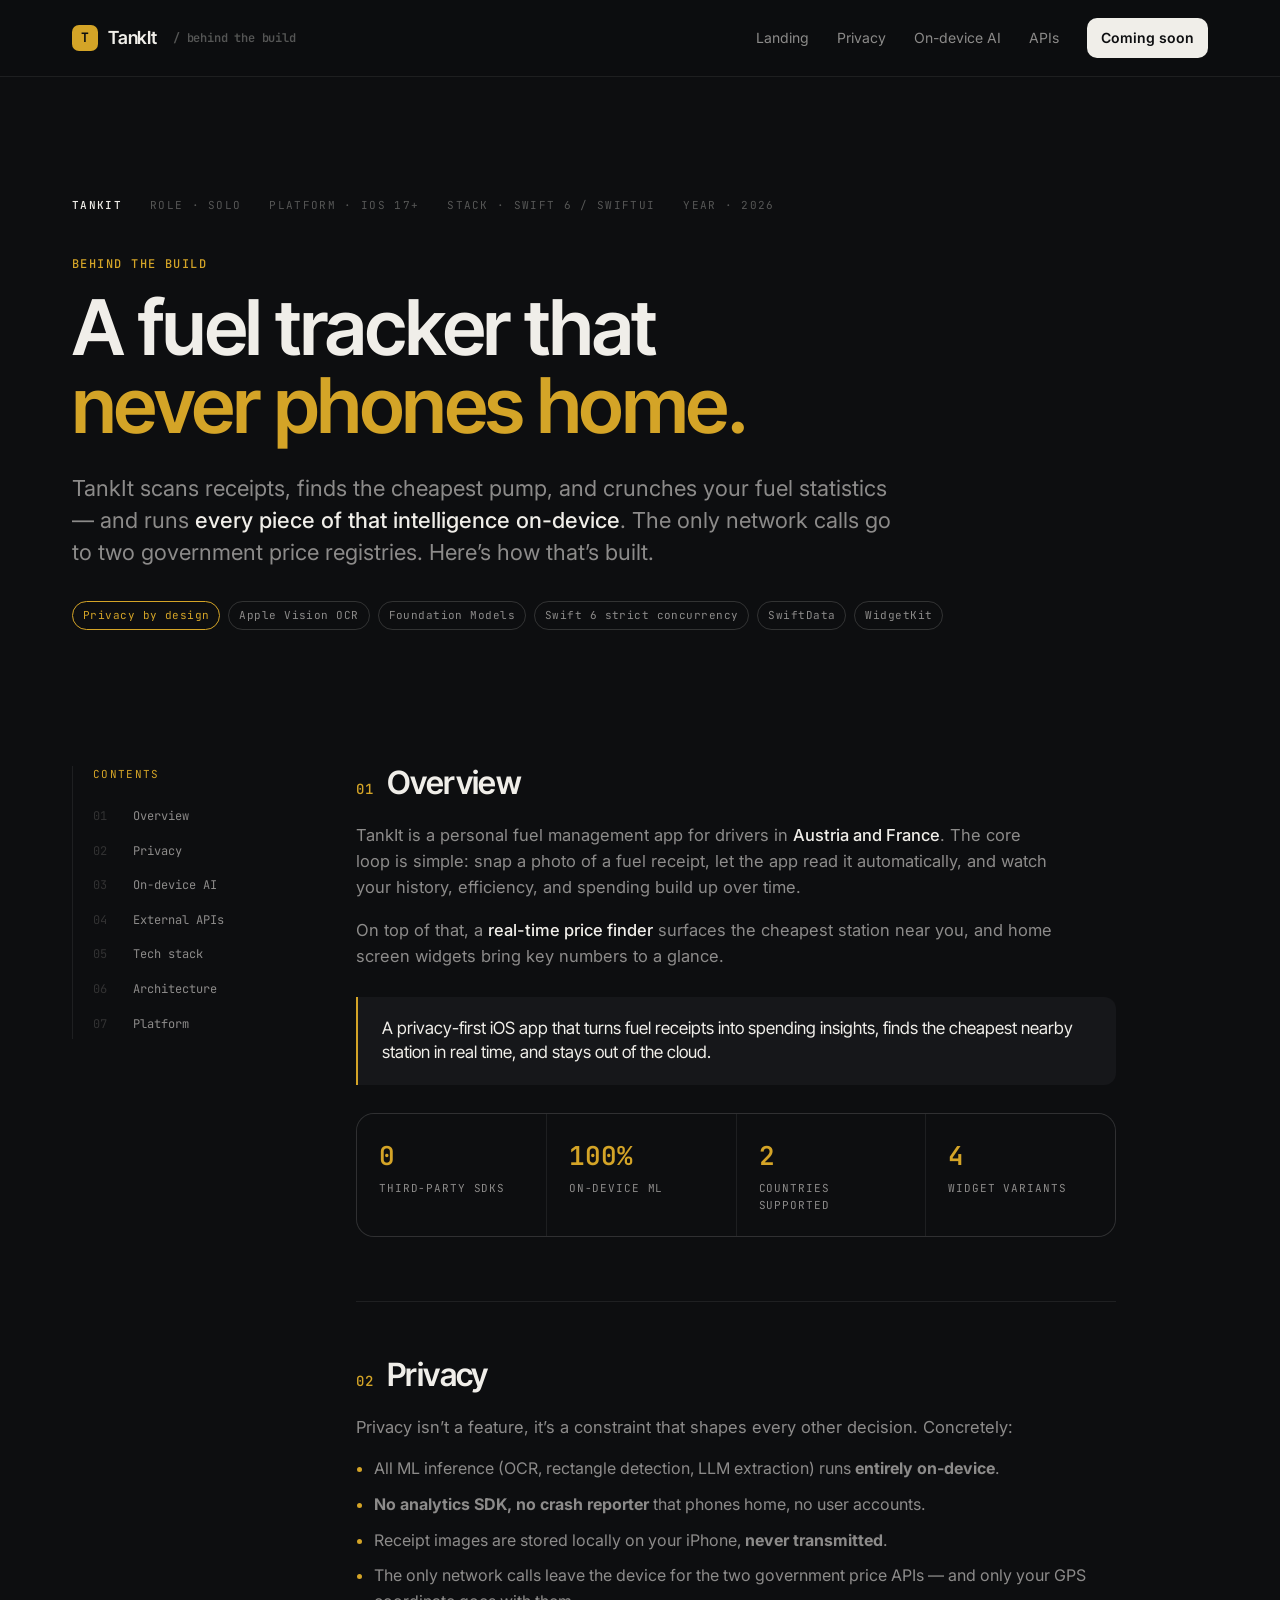
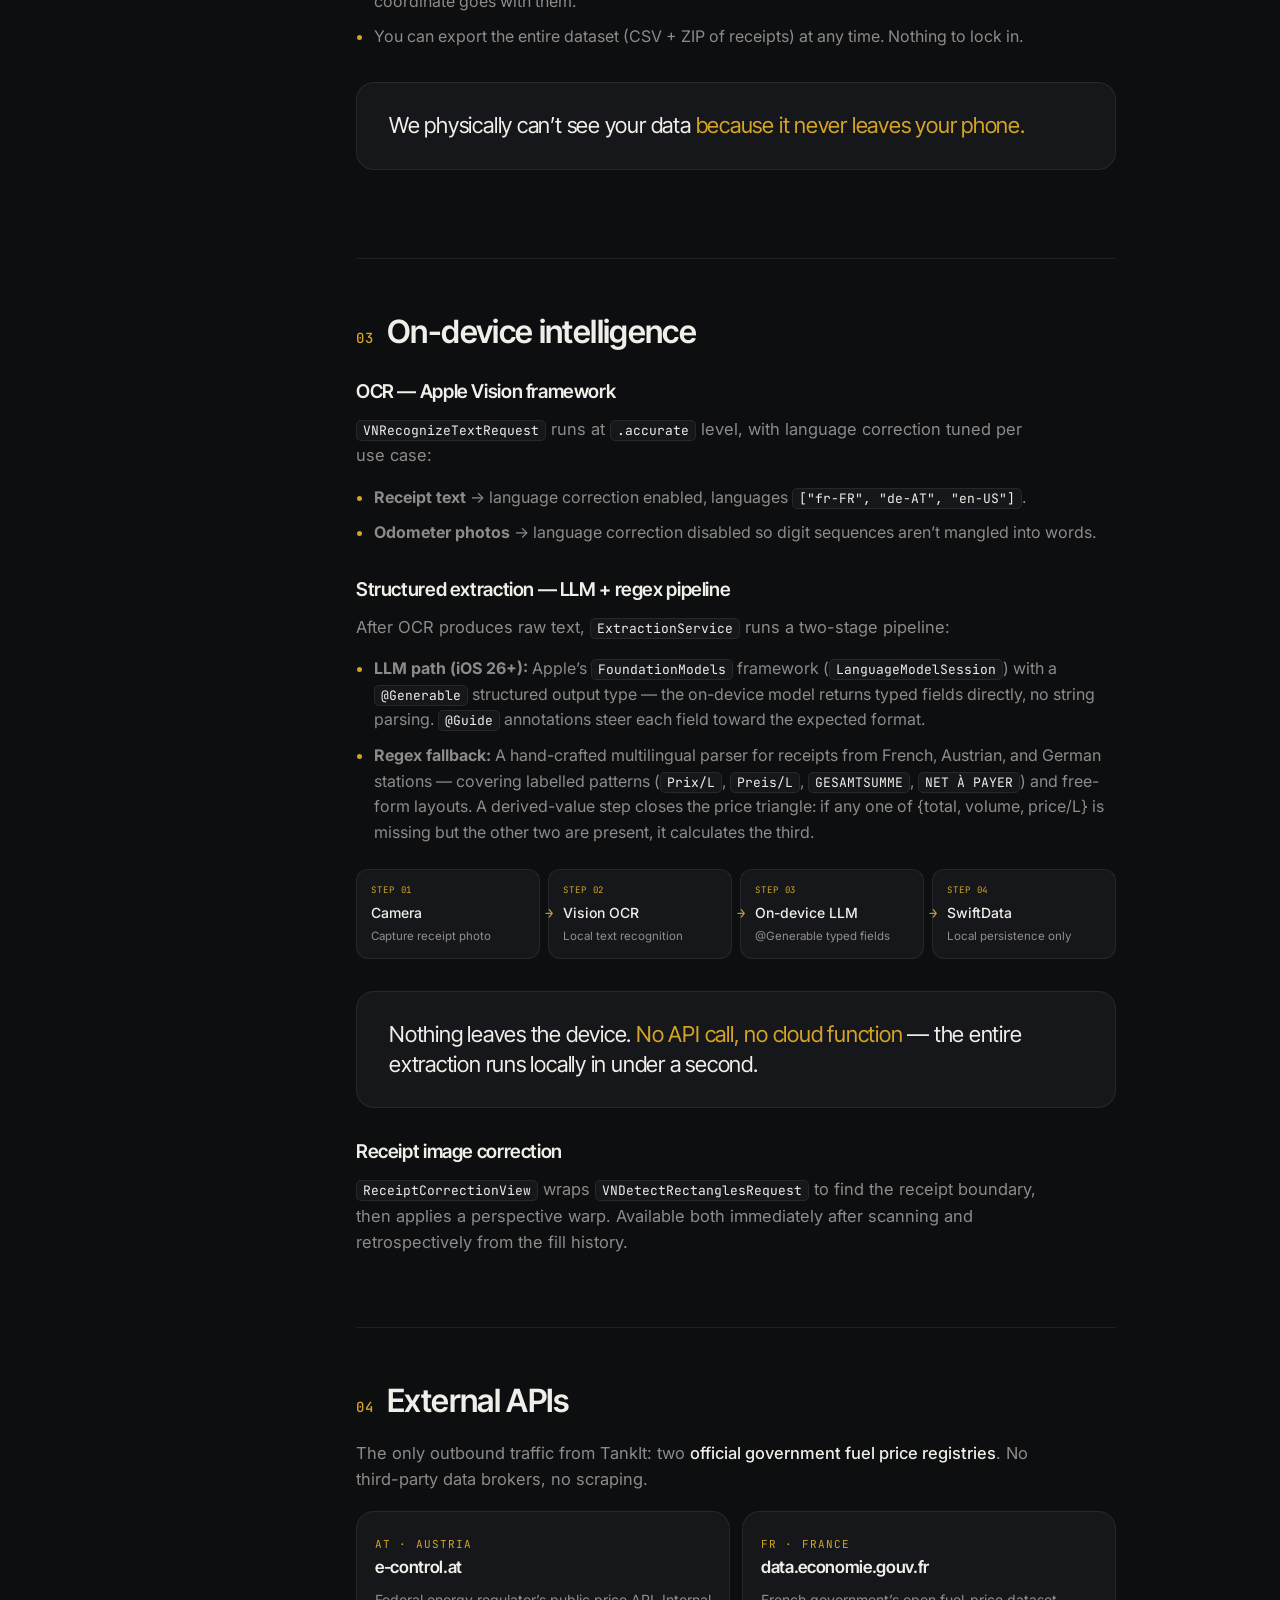
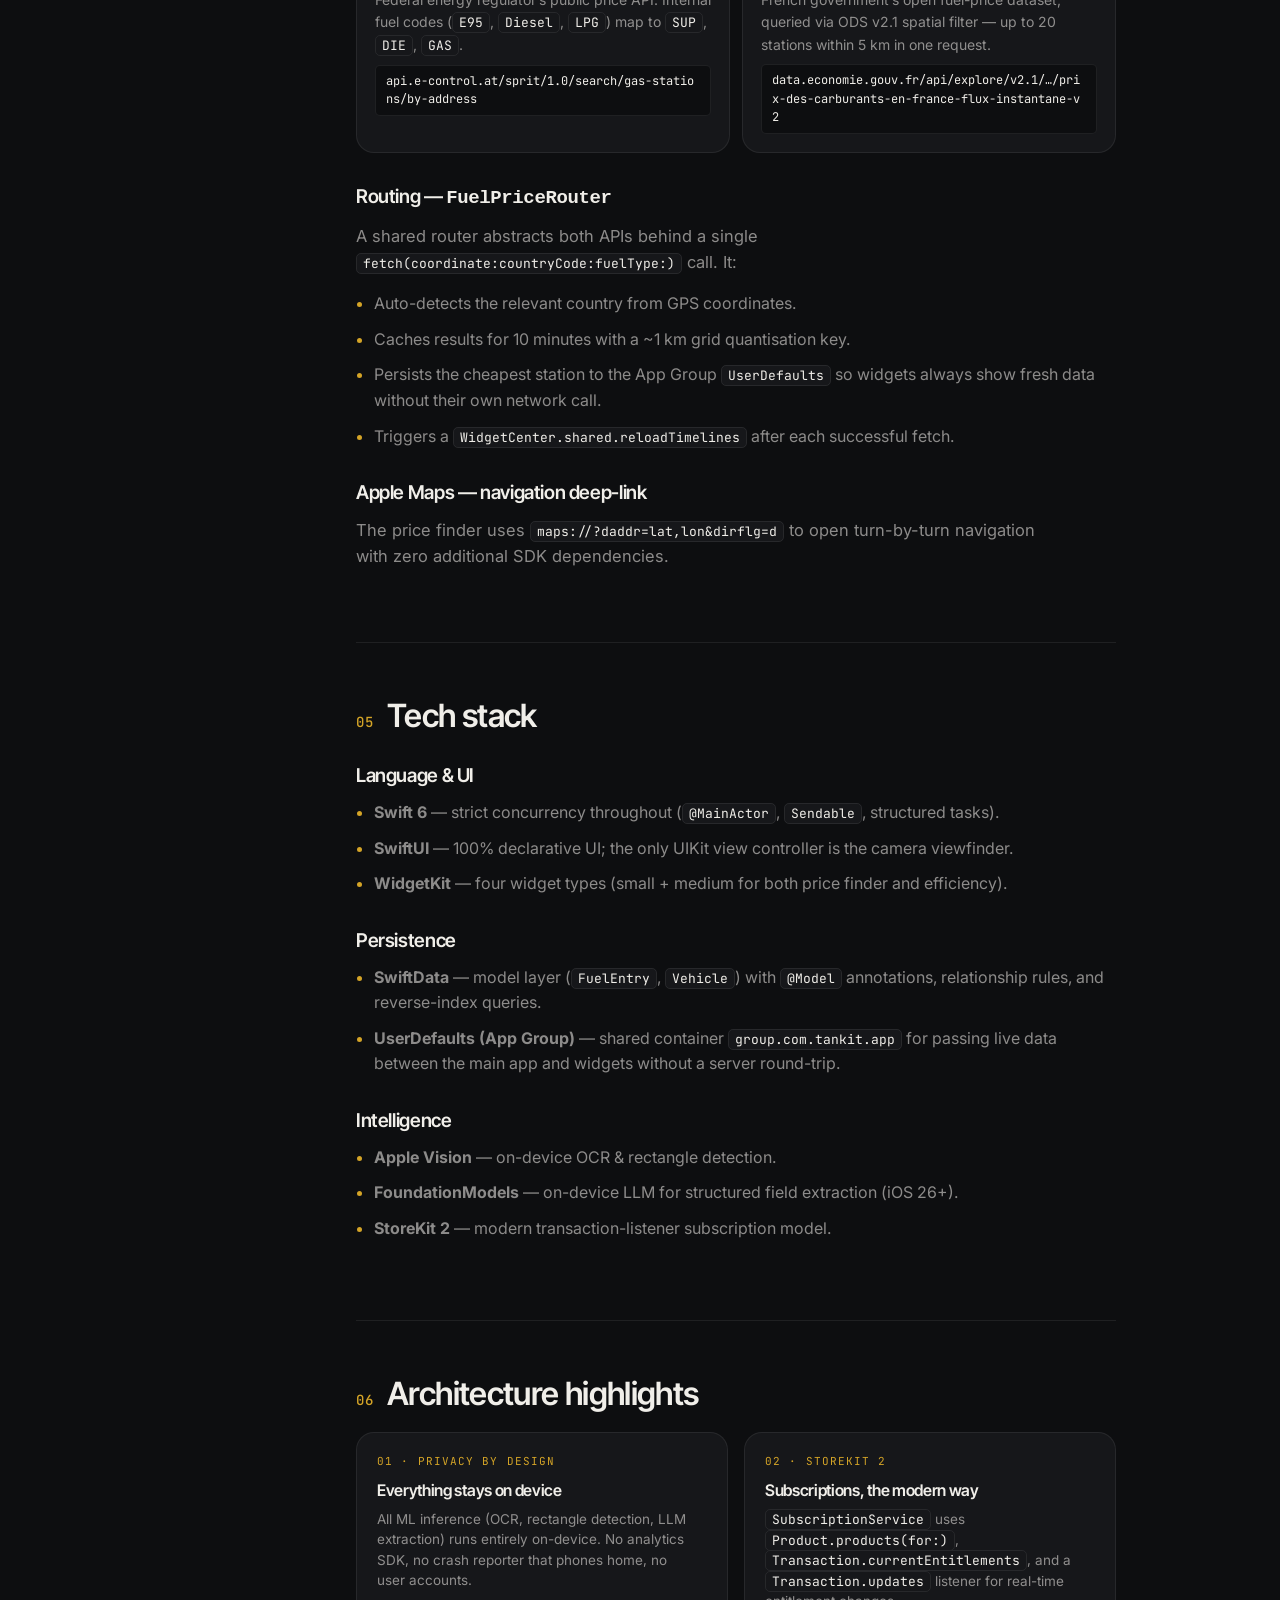
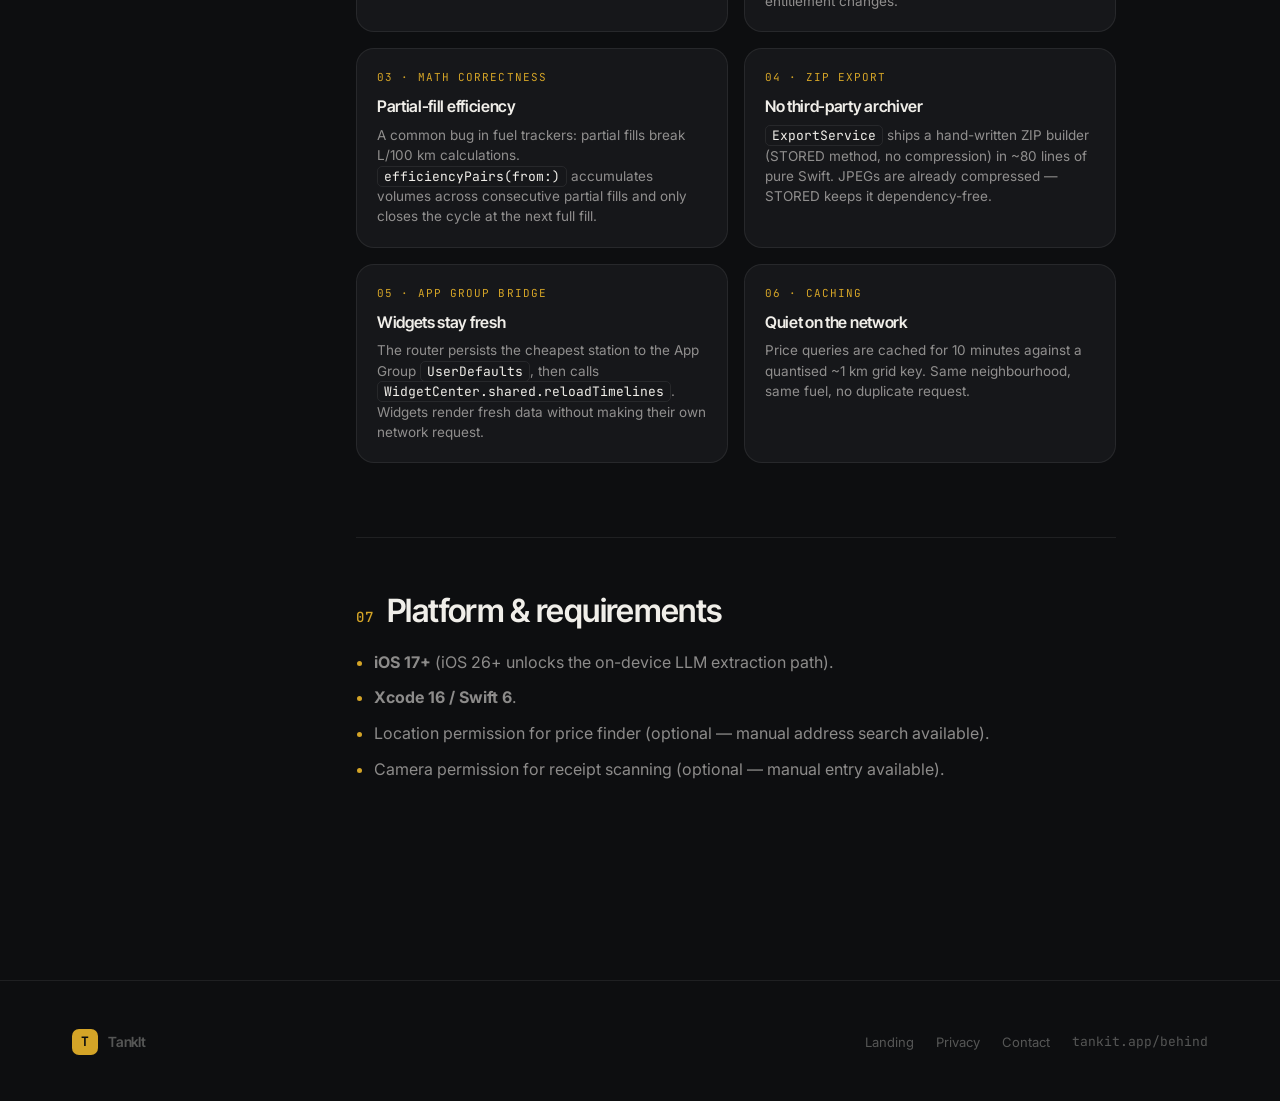
==== behind.html @ 337fa313 "Initial commit" ====
<!doctype html>
<html lang="en">
<head>
<meta charset="utf-8" />
<meta name="viewport" content="width=device-width,initial-scale=1" />
<title>TankIt — Behind the build</title>
<meta name="description" content="A short walkthrough of how TankIt is built: on-device OCR, on-device LLM extraction, no cloud, two government price APIs." />
<link rel="preconnect" href="https://fonts.googleapis.com">
<link rel="preconnect" href="https://fonts.gstatic.com" crossorigin>
<link href="https://fonts.googleapis.com/css2?family=Inter+Tight:wght@400;500;600;700&family=Inter:wght@400;500;600&family=JetBrains+Mono:wght@400;500;600;700&display=swap" rel="stylesheet">
<link rel="stylesheet" href="styles.css" />
<style>
  .bb-hero { padding: 120px 0 64px; }
  .bb-meta-row {
    display: flex; gap: 28px; flex-wrap: wrap;
    font-family: var(--font-mono); font-size: 11px;
    color: var(--ink-faint); text-transform: uppercase;
    letter-spacing: 0.12em; margin-bottom: 36px;
  }
  .bb-meta-row span strong { color: var(--ink); font-weight: 500; }
  .bb-hero h1 { font-size: clamp(44px, 6vw, 80px); max-width: 18ch; margin-bottom: 28px; line-height: 1.02; letter-spacing: -0.02em; }
  .bb-hero h1 .accent { color: var(--accent); }
  .bb-hero .lede { font-size: 22px; color: var(--ink-muted); max-width: 60ch; line-height: 1.45; }
  .bb-hero .lede strong { color: var(--ink); font-weight: 500; }

  .layout {
    display: grid; grid-template-columns: 220px 1fr;
    gap: 64px; padding: 48px 0 120px; align-items: start;
  }
  .toc { position: sticky; top: 96px; border-left: 1px solid var(--border); padding-left: 20px; }
  .toc-title {
    font-family: var(--font-mono); font-size: 11px; color: var(--accent);
    letter-spacing: 0.12em; text-transform: uppercase; margin-bottom: 18px;
  }
  .toc ol { list-style: none; padding: 0; margin: 0; display: flex; flex-direction: column; gap: 4px; }
  .toc li { font-family: var(--font-mono); font-size: 12px; }
  .toc li a {
    display: grid; grid-template-columns: 30px 1fr; gap: 10px;
    color: var(--ink-muted);
    padding: 6px 8px; margin: 0 -8px;
    border-radius: 6px;
    transition: color 120ms ease, background 120ms ease;
  }
  .toc li a:hover { color: var(--ink); background: var(--bg-elev); }
  .toc li a:hover .num { color: var(--accent); }
  .toc .num { color: var(--ink-ghost); transition: color 120ms ease; }
  @media (max-width: 1000px) {
    .layout { grid-template-columns: 1fr; gap: 32px; }
    .toc { position: static; border-left: none; border-top: 1px solid var(--border); padding-left: 0; padding-top: 24px; }
    .toc ol { flex-direction: row; flex-wrap: wrap; gap: 8px 16px; }
  }

  .body { max-width: 760px; }
  .body section.chunk { border-top: 1px solid var(--border); padding: 56px 0; }
  .body section.chunk:first-of-type { border-top: none; padding-top: 0; }
  .body h2 { font-size: 32px; margin-bottom: 22px; letter-spacing: -0.02em; }
  .body h2 .num {
    font-family: var(--font-mono); font-size: 14px; color: var(--accent);
    margin-right: 14px; font-weight: 500; letter-spacing: 0.04em;
  }
  .body h3 { font-size: 19px; margin-top: 32px; margin-bottom: 12px; }
  .body p { color: var(--ink-muted); font-size: 16.5px; margin-bottom: 16px; max-width: 70ch; line-height: 1.6; }
  .body p strong { color: var(--ink); font-weight: 500; }
  .body p code, .body li code {
    font-family: var(--font-mono); font-size: 13px;
    background: var(--bg-elev); border: 1px solid var(--border);
    padding: 1px 6px; border-radius: 5px; color: var(--ink);
  }
  .body ul { color: var(--ink-muted); padding-left: 18px; margin: 0 0 22px; font-size: 16px; line-height: 1.6; }
  .body ul li { margin-bottom: 10px; }
  .body ul li::marker { color: var(--accent); }
  .body blockquote {
    margin: 28px 0; padding: 20px 24px;
    border-left: 2px solid var(--accent);
    background: var(--bg-elev); border-radius: 0 var(--r-small) var(--r-small) 0;
    font-size: 17px; color: var(--ink); font-family: var(--font-display); line-height: 1.4;
  }

  .pull {
    margin: 32px 0; padding: 28px 32px;
    border: 1px solid var(--border); border-radius: var(--r-card);
    background: var(--bg-elev); font-family: var(--font-display);
    font-size: 22px; line-height: 1.35; letter-spacing: -0.01em;
  }
  .pull .accent { color: var(--accent); }

  .stat-row {
    display: grid; grid-template-columns: repeat(4, 1fr);
    gap: 1px; background: var(--border);
    border: 1px solid var(--border); border-radius: var(--r-card);
    overflow: hidden; margin: 28px 0 8px;
  }
  .stat-row .stat { background: var(--bg); padding: 22px; }
  .stat-row .v { font-family: var(--font-mono); font-size: 26px; font-weight: 600; color: var(--accent); }
  .stat-row .l {
    font-family: var(--font-mono); font-size: 11px; color: var(--ink-muted);
    text-transform: uppercase; letter-spacing: 0.08em; margin-top: 4px;
  }
  @media (max-width: 700px) { .stat-row { grid-template-columns: 1fr 1fr; } }

  .arch-grid { display: grid; grid-template-columns: 1fr 1fr; gap: 16px; margin: 18px 0; }
  .arch-card { border: 1px solid var(--border); border-radius: var(--r-card); padding: 20px; background: var(--bg-elev); }
  .arch-card .lab {
    font-family: var(--font-mono); font-size: 11px; color: var(--accent);
    letter-spacing: 0.1em; text-transform: uppercase; margin-bottom: 8px;
  }
  .arch-card h4 { font-family: var(--font-display); font-size: 16px; margin: 0 0 6px; }
  .arch-card p { color: var(--ink-muted); font-size: 13.5px; margin: 0; line-height: 1.5; }
  .arch-card code {
    font-family: var(--font-mono); font-size: 12px;
    background: var(--bg); border: 1px solid var(--border);
    padding: 1px 5px; border-radius: 4px; color: var(--ink);
  }
  @media (max-width: 700px) { .arch-grid { grid-template-columns: 1fr; } }

  .chips { display: flex; flex-wrap: wrap; gap: 8px; margin: 12px 0 24px; }
  .chip {
    font-family: var(--font-mono); font-size: 11px; color: var(--ink-muted);
    border: 1px solid var(--border-strong); padding: 5px 10px;
    border-radius: 999px; letter-spacing: 0.04em;
  }
  .chip.accent { color: var(--accent); border-color: var(--accent); }

  /* Pipeline diagram, drawn with HTML/CSS */
  .pipeline {
    display: grid; grid-template-columns: repeat(4, 1fr);
    gap: 8px; margin: 24px 0;
  }
  .pipeline .step {
    border: 1px solid var(--border); border-radius: var(--r-small);
    background: var(--bg-elev); padding: 14px;
    position: relative;
  }
  .pipeline .step:not(:last-child)::after {
    content: "→"; position: absolute;
    right: -14px; top: 50%; transform: translateY(-50%);
    color: var(--accent); font-family: var(--font-mono);
    font-size: 14px; z-index: 1;
  }
  .pipeline .step .lab {
    font-family: var(--font-mono); font-size: 9px;
    color: var(--accent); letter-spacing: 0.1em;
    text-transform: uppercase; margin-bottom: 4px;
  }
  .pipeline .step .name { font-weight: 500; font-size: 14px; }
  .pipeline .step .desc { color: var(--ink-muted); font-size: 11.5px; margin-top: 4px; line-height: 1.4; }
  @media (max-width: 700px) {
    .pipeline { grid-template-columns: 1fr; }
    .pipeline .step:not(:last-child)::after {
      content: "↓"; right: 50%; top: auto; bottom: -14px;
      transform: translateX(50%);
    }
  }

  /* Country routing pair */
  .country-pair { display: grid; grid-template-columns: 1fr 1fr; gap: 12px; margin: 18px 0 8px; }
  .country-pair .c {
    border: 1px solid var(--border); border-radius: var(--r-card);
    padding: 18px; background: var(--bg-elev);
  }
  .country-pair .flag {
    font-family: var(--font-mono); font-size: 11px;
    color: var(--accent); letter-spacing: 0.1em;
    text-transform: uppercase; margin-bottom: 8px;
  }
  .country-pair h4 { font-family: var(--font-display); font-size: 17px; margin: 0 0 8px; }
  .country-pair .src {
    display: block; font-family: var(--font-mono); font-size: 12px;
    color: var(--ink); margin-top: 8px;
    padding: 6px 10px; background: var(--bg);
    border: 1px solid var(--border); border-radius: 5px;
    word-break: break-all;
  }
  .country-pair p { font-size: 14px; margin: 0; }
  @media (max-width: 700px) { .country-pair { grid-template-columns: 1fr; } }

  section[id] { scroll-margin-top: 80px; }
</style>
</head>
<body>

<header class="nav">
  <div class="nav-inner">
    <a class="brand" href="index_short.html">
      <span class="brand-mark">T</span>
      <span>TankIt</span>
      <span class="mono" style="color:var(--ink-faint);font-size:12px;margin-left:6px;">/ behind the build</span>
    </a>
    <nav class="nav-links">
      <a href="index_short.html">Landing</a>
      <a href="#privacy">Privacy</a>
      <a href="#intelligence">On-device AI</a>
      <a href="#apis">APIs</a>
      <a class="nav-cta" href="index_short.html#download">Coming soon</a>
    </nav>
  </div>
</header>

<main>

  <section class="bb-hero">
    <div class="wrap">
      <div class="bb-meta-row">
        <span><strong>TankIt</strong></span>
        <span>Role · Solo</span>
        <span>Platform · iOS 17+</span>
        <span>Stack · Swift 6 / SwiftUI</span>
        <span>Year · 2026</span>
      </div>
      <span class="eyebrow">Behind the build</span>
      <h1 style="margin-top:14px;">A fuel tracker that <span class="accent">never phones home.</span></h1>
      <p class="lede">
        TankIt scans receipts, finds the cheapest pump, and crunches your fuel statistics — and runs <strong>every piece of that intelligence on-device</strong>. The only network calls go to two government price registries. Here&rsquo;s how that&rsquo;s built.
      </p>

      <div class="chips" style="margin-top:32px;">
        <span class="chip accent">Privacy by design</span>
        <span class="chip">Apple Vision OCR</span>
        <span class="chip">Foundation Models</span>
        <span class="chip">Swift 6 strict concurrency</span>
        <span class="chip">SwiftData</span>
        <span class="chip">WidgetKit</span>
      </div>
    </div>
  </section>

  <div class="wrap">
    <div class="layout">

      <aside class="toc">
        <div class="toc-title">Contents</div>
        <ol>
          <li><a href="#overview"><span class="num">01</span><span>Overview</span></a></li>
          <li><a href="#privacy"><span class="num">02</span><span>Privacy</span></a></li>
          <li><a href="#intelligence"><span class="num">03</span><span>On-device AI</span></a></li>
          <li><a href="#apis"><span class="num">04</span><span>External APIs</span></a></li>
          <li><a href="#stack"><span class="num">05</span><span>Tech stack</span></a></li>
          <li><a href="#architecture"><span class="num">06</span><span>Architecture</span></a></li>
          <li><a href="#platform"><span class="num">07</span><span>Platform</span></a></li>
        </ol>
      </aside>

      <article class="body">

        <section class="chunk" id="overview">
          <h2><span class="num">01</span>Overview</h2>
          <p>TankIt is a personal fuel management app for drivers in <strong>Austria and France</strong>. The core loop is simple: snap a photo of a fuel receipt, let the app read it automatically, and watch your history, efficiency, and spending build up over time.</p>
          <p>On top of that, a <strong>real-time price finder</strong> surfaces the cheapest station near you, and home screen widgets bring key numbers to a glance.</p>

          <blockquote>
            A privacy-first iOS app that turns fuel receipts into spending insights, finds the cheapest nearby station in real time, and stays out of the cloud.
          </blockquote>

          <div class="stat-row">
            <div class="stat"><div class="v">0</div><div class="l">third-party SDKs</div></div>
            <div class="stat"><div class="v">100%</div><div class="l">on-device ML</div></div>
            <div class="stat"><div class="v">2</div><div class="l">countries supported</div></div>
            <div class="stat"><div class="v">4</div><div class="l">widget variants</div></div>
          </div>
        </section>

        <section class="chunk" id="privacy">
          <h2><span class="num">02</span>Privacy</h2>
          <p>Privacy isn&rsquo;t a feature, it&rsquo;s a constraint that shapes every other decision. Concretely:</p>
          <ul>
            <li>All ML inference (OCR, rectangle detection, LLM extraction) runs <strong>entirely on-device</strong>.</li>
            <li><strong>No analytics SDK, no crash reporter</strong> that phones home, no user accounts.</li>
            <li>Receipt images are stored locally on your iPhone, <strong>never transmitted</strong>.</li>
            <li>The only network calls leave the device for the two government price APIs — and only your GPS coordinate goes with them.</li>
            <li>You can export the entire dataset (CSV + ZIP of receipts) at any time. Nothing to lock in.</li>
          </ul>

          <div class="pull">
            We physically can&rsquo;t see your data <span class="accent">because it never leaves your phone.</span>
          </div>
        </section>

        <section class="chunk" id="intelligence">
          <h2><span class="num">03</span>On-device intelligence</h2>

          <h3>OCR — Apple Vision framework</h3>
          <p><code>VNRecognizeTextRequest</code> runs at <code>.accurate</code> level, with language correction tuned per use case:</p>
          <ul>
            <li><strong>Receipt text</strong> → language correction enabled, languages <code>["fr-FR", "de-AT", "en-US"]</code>.</li>
            <li><strong>Odometer photos</strong> → language correction disabled so digit sequences aren&rsquo;t mangled into words.</li>
          </ul>

          <h3>Structured extraction — LLM + regex pipeline</h3>
          <p>After OCR produces raw text, <code>ExtractionService</code> runs a two-stage pipeline:</p>
          <ul>
            <li><strong>LLM path (iOS 26+):</strong> Apple&rsquo;s <code>FoundationModels</code> framework (<code>LanguageModelSession</code>) with a <code>@Generable</code> structured output type — the on-device model returns typed fields directly, no string parsing. <code>@Guide</code> annotations steer each field toward the expected format.</li>
            <li><strong>Regex fallback:</strong> A hand-crafted multilingual parser for receipts from French, Austrian, and German stations — covering labelled patterns (<code>Prix/L</code>, <code>Preis/L</code>, <code>GESAMTSUMME</code>, <code>NET À PAYER</code>) and free-form layouts. A derived-value step closes the price triangle: if any one of {total, volume, price/L} is missing but the other two are present, it calculates the third.</li>
          </ul>

          <div class="pipeline">
            <div class="step">
              <div class="lab">step 01</div>
              <div class="name">Camera</div>
              <div class="desc">Capture receipt photo</div>
            </div>
            <div class="step">
              <div class="lab">step 02</div>
              <div class="name">Vision OCR</div>
              <div class="desc">Local text recognition</div>
            </div>
            <div class="step">
              <div class="lab">step 03</div>
              <div class="name">On-device LLM</div>
              <div class="desc">@Generable typed fields</div>
            </div>
            <div class="step">
              <div class="lab">step 04</div>
              <div class="name">SwiftData</div>
              <div class="desc">Local persistence only</div>
            </div>
          </div>

          <div class="pull">
            Nothing leaves the device. <span class="accent">No API call, no cloud function</span> — the entire extraction runs locally in under a second.
          </div>

          <h3>Receipt image correction</h3>
          <p><code>ReceiptCorrectionView</code> wraps <code>VNDetectRectanglesRequest</code> to find the receipt boundary, then applies a perspective warp. Available both immediately after scanning and retrospectively from the fill history.</p>
        </section>

        <section class="chunk" id="apis">
          <h2><span class="num">04</span>External APIs</h2>
          <p>The only outbound traffic from TankIt: two <strong>official government fuel price registries</strong>. No third-party data brokers, no scraping.</p>

          <div class="country-pair">
            <div class="c">
              <span class="flag">AT · Austria</span>
              <h4>e-control.at</h4>
              <p>Federal energy regulator&rsquo;s public price API. Internal fuel codes (<code>E95</code>, <code>Diesel</code>, <code>LPG</code>) map to <code>SUP</code>, <code>DIE</code>, <code>GAS</code>.</p>
              <span class="src">api.e-control.at/sprit/1.0/search/gas-stations/by-address</span>
            </div>
            <div class="c">
              <span class="flag">FR · France</span>
              <h4>data.economie.gouv.fr</h4>
              <p>French government&rsquo;s open fuel-price dataset, queried via ODS v2.1 spatial filter — up to 20 stations within 5 km in one request.</p>
              <span class="src">data.economie.gouv.fr/api/explore/v2.1/…/prix-des-carburants-en-france-flux-instantane-v2</span>
            </div>
          </div>

          <h3>Routing — <code>FuelPriceRouter</code></h3>
          <p>A shared router abstracts both APIs behind a single <code>fetch(coordinate:countryCode:fuelType:)</code> call. It:</p>
          <ul>
            <li>Auto-detects the relevant country from GPS coordinates.</li>
            <li>Caches results for 10 minutes with a ~1 km grid quantisation key.</li>
            <li>Persists the cheapest station to the App Group <code>UserDefaults</code> so widgets always show fresh data without their own network call.</li>
            <li>Triggers a <code>WidgetCenter.shared.reloadTimelines</code> after each successful fetch.</li>
          </ul>

          <h3>Apple Maps — navigation deep-link</h3>
          <p>The price finder uses <code>maps://?daddr=lat,lon&amp;dirflg=d</code> to open turn-by-turn navigation with zero additional SDK dependencies.</p>
        </section>

        <section class="chunk" id="stack">
          <h2><span class="num">05</span>Tech stack</h2>

          <h3>Language &amp; UI</h3>
          <ul>
            <li><strong>Swift 6</strong> — strict concurrency throughout (<code>@MainActor</code>, <code>Sendable</code>, structured tasks).</li>
            <li><strong>SwiftUI</strong> — 100% declarative UI; the only UIKit view controller is the camera viewfinder.</li>
            <li><strong>WidgetKit</strong> — four widget types (small + medium for both price finder and efficiency).</li>
          </ul>

          <h3>Persistence</h3>
          <ul>
            <li><strong>SwiftData</strong> — model layer (<code>FuelEntry</code>, <code>Vehicle</code>) with <code>@Model</code> annotations, relationship rules, and reverse-index queries.</li>
            <li><strong>UserDefaults (App Group)</strong> — shared container <code>group.com.tankit.app</code> for passing live data between the main app and widgets without a server round-trip.</li>
          </ul>

          <h3>Intelligence</h3>
          <ul>
            <li><strong>Apple Vision</strong> — on-device OCR &amp; rectangle detection.</li>
            <li><strong>FoundationModels</strong> — on-device LLM for structured field extraction (iOS 26+).</li>
            <li><strong>StoreKit 2</strong> — modern transaction-listener subscription model.</li>
          </ul>
        </section>

        <section class="chunk" id="architecture">
          <h2><span class="num">06</span>Architecture highlights</h2>

          <div class="arch-grid">
            <div class="arch-card">
              <div class="lab">01 · Privacy by design</div>
              <h4>Everything stays on device</h4>
              <p>All ML inference (OCR, rectangle detection, LLM extraction) runs entirely on-device. No analytics SDK, no crash reporter that phones home, no user accounts.</p>
            </div>
            <div class="arch-card">
              <div class="lab">02 · StoreKit 2</div>
              <h4>Subscriptions, the modern way</h4>
              <p><code>SubscriptionService</code> uses <code>Product.products(for:)</code>, <code>Transaction.currentEntitlements</code>, and a <code>Transaction.updates</code> listener for real-time entitlement changes.</p>
            </div>
            <div class="arch-card">
              <div class="lab">03 · Math correctness</div>
              <h4>Partial-fill efficiency</h4>
              <p>A common bug in fuel trackers: partial fills break L/100 km calculations. <code>efficiencyPairs(from:)</code> accumulates volumes across consecutive partial fills and only closes the cycle at the next full fill.</p>
            </div>
            <div class="arch-card">
              <div class="lab">04 · ZIP export</div>
              <h4>No third-party archiver</h4>
              <p><code>ExportService</code> ships a hand-written ZIP builder (STORED method, no compression) in ~80 lines of pure Swift. JPEGs are already compressed — STORED keeps it dependency-free.</p>
            </div>
            <div class="arch-card">
              <div class="lab">05 · App Group bridge</div>
              <h4>Widgets stay fresh</h4>
              <p>The router persists the cheapest station to the App Group <code>UserDefaults</code>, then calls <code>WidgetCenter.shared.reloadTimelines</code>. Widgets render fresh data without making their own network request.</p>
            </div>
            <div class="arch-card">
              <div class="lab">06 · Caching</div>
              <h4>Quiet on the network</h4>
              <p>Price queries are cached for 10 minutes against a quantised ~1 km grid key. Same neighbourhood, same fuel, no duplicate request.</p>
            </div>
          </div>
        </section>

        <section class="chunk" id="platform">
          <h2><span class="num">07</span>Platform &amp; requirements</h2>
          <ul>
            <li><strong>iOS 17+</strong> (iOS 26+ unlocks the on-device LLM extraction path).</li>
            <li><strong>Xcode 16 / Swift 6</strong>.</li>
            <li>Location permission for price finder (optional — manual address search available).</li>
            <li>Camera permission for receipt scanning (optional — manual entry available).</li>
          </ul>
        </section>

      </article>
    </div>
  </div>

</main>

<footer>
  <div class="wrap">
    <div class="footer-inner">
      <div class="brand">
        <span class="brand-mark">T</span>
        <span style="font-size:14px;">TankIt</span>
      </div>
      <div class="footer-links">
        <a href="index_short.html">Landing</a>
        <a href="#privacy">Privacy</a>
        <a href="mailto:hello@tankit.app">Contact</a>
        <span class="mono">tankit.app/behind</span>
      </div>
    </div>
  </div>
</footer>

</body>
</html>
---- styles.css ----
/* TankIt — Petrol Dark, derived from app Theme.swift */
:root {
  --bg: #0d0e10;
  --bg-elev: #16171a;
  --bg-subtle: #1d1e22;
  --ink: #f0eee9;
  --ink-muted: rgba(240, 238, 233, 0.56);
  --ink-faint: rgba(240, 238, 233, 0.32);
  --ink-ghost: rgba(240, 238, 233, 0.16);
  --border: rgba(240, 238, 233, 0.08);
  --border-strong: rgba(240, 238, 233, 0.16);
  --accent: #d4a427;
  --accent-soft: rgba(212, 164, 39, 0.14);
  --accent-ink: #0d0e10;
  --danger: #e05c3a;

  --r-card: 18px;
  --r-small: 12px;

  --font-display: "Inter Tight", "Inter", system-ui, -apple-system, sans-serif;
  --font-body: "Inter", system-ui, -apple-system, sans-serif;
  --font-mono: "JetBrains Mono", ui-monospace, "SF Mono", Menlo, monospace;
}

* { box-sizing: border-box; }

html, body {
  margin: 0;
  padding: 0;
  background: var(--bg);
  color: var(--ink);
  font-family: var(--font-body);
  font-size: 16px;
  line-height: 1.55;
  -webkit-font-smoothing: antialiased;
  text-rendering: optimizeLegibility;
}

a { color: inherit; text-decoration: none; }

::selection { background: var(--accent); color: var(--accent-ink); }

/* ---------- Layout ---------- */
.wrap { max-width: 1200px; margin: 0 auto; padding: 0 32px; }
.wrap-narrow { max-width: 880px; margin: 0 auto; padding: 0 32px; }

/* ---------- Top nav ---------- */
.nav {
  position: sticky;
  top: 0;
  z-index: 50;
  backdrop-filter: blur(16px);
  -webkit-backdrop-filter: blur(16px);
  background: rgba(13, 14, 16, 0.72);
  border-bottom: 1px solid var(--border);
}
.nav-inner {
  display: flex;
  align-items: center;
  justify-content: space-between;
  padding: 18px 32px;
  max-width: 1200px;
  margin: 0 auto;
}
.brand {
  display: flex;
  align-items: center;
  gap: 10px;
  font-family: var(--font-display);
  font-weight: 600;
  font-size: 18px;
  letter-spacing: -0.01em;
}
.brand-mark {
  width: 26px; height: 26px;
  border-radius: 7px;
  background: var(--accent);
  display: grid;
  place-items: center;
  color: var(--accent-ink);
  font-family: var(--font-mono);
  font-weight: 700;
  font-size: 13px;
}
.nav-links {
  display: flex;
  gap: 28px;
  align-items: center;
  font-size: 14px;
  color: var(--ink-muted);
}
.nav-links a:not(.nav-cta) {
  position: relative;
  padding: 4px 0;
  transition: color 120ms ease;
}
.nav-links a:not(.nav-cta)::after {
  content: "";
  position: absolute;
  left: 0; right: 0; bottom: -2px;
  height: 1px;
  background: var(--accent);
  transform: scaleX(0);
  transform-origin: left;
  transition: transform 180ms ease;
}
.nav-links a:not(.nav-cta):hover { color: var(--ink); }
.nav-links a:not(.nav-cta):hover::after { transform: scaleX(1); }
.nav-links a:hover { color: var(--ink); }
.nav-cta {
  background: var(--ink);
  color: var(--bg);
  padding: 9px 14px;
  border-radius: 10px;
  font-weight: 600;
  font-size: 14px;
  white-space: nowrap;
}
.nav-cta:hover { background: var(--accent); color: var(--accent-ink); }

/* ---------- Type ---------- */
h1, h2, h3, h4 {
  font-family: var(--font-display);
  font-weight: 600;
  letter-spacing: -0.02em;
  margin: 0;
  text-wrap: balance;
}
h1 { font-size: clamp(48px, 7vw, 96px); line-height: 0.98; letter-spacing: -0.035em; }
h2 { font-size: clamp(32px, 4.5vw, 56px); line-height: 1.05; letter-spacing: -0.025em; }
h3 { font-size: 22px; line-height: 1.25; }
p { margin: 0; text-wrap: pretty; }

.eyebrow {
  font-family: var(--font-mono);
  font-size: 12px;
  text-transform: uppercase;
  letter-spacing: 0.12em;
  color: var(--accent);
  font-weight: 500;
}
.muted { color: var(--ink-muted); }
.faint { color: var(--ink-faint); }
.mono { font-family: var(--font-mono); }

/* ---------- Buttons ---------- */
.btn {
  display: inline-flex;
  align-items: center;
  gap: 10px;
  padding: 14px 22px;
  border-radius: 12px;
  font-weight: 600;
  font-size: 15px;
  font-family: var(--font-display);
  border: 1px solid transparent;
  cursor: pointer;
  white-space: nowrap;
  transition: transform 120ms ease, background 120ms ease, color 120ms ease;
}
.btn-primary { background: var(--accent); color: var(--accent-ink); }
.btn-primary:hover { transform: translateY(-1px); }
.btn-ghost {
  background: transparent;
  color: var(--ink);
  border-color: var(--border-strong);
}
.btn-ghost:hover { border-color: var(--ink); }

/* ---------- Sections ---------- */
section { padding: 120px 0; border-top: 1px solid var(--border); }
section:first-of-type { border-top: none; }

.section-head {
  display: grid;
  grid-template-columns: 1fr 2fr;
  gap: 64px;
  margin-bottom: 64px;
  align-items: end;
}
.section-head .eyebrow { display: block; margin-bottom: 16px; }
.section-head p { color: var(--ink-muted); font-size: 17px; max-width: 56ch; }

@media (max-width: 800px) {
  .section-head { grid-template-columns: 1fr; gap: 24px; }
  section { padding: 80px 0; }
  .wrap, .wrap-narrow { padding: 0 20px; }
  .nav-inner { padding: 16px 20px; }
  .nav-links a:not(.nav-cta) { display: none; }
}

/* ---------- Image / GIF placeholder ---------- */
.media {
  position: relative;
  background: var(--bg-elev);
  border: 1px solid var(--border);
  border-radius: var(--r-card);
  overflow: hidden;
  background-image: repeating-linear-gradient(
    135deg,
    rgba(240, 238, 233, 0.025) 0px,
    rgba(240, 238, 233, 0.025) 1px,
    transparent 1px,
    transparent 14px
  );
}
.media-label {
  position: absolute;
  top: 14px;
  left: 14px;
  font-family: var(--font-mono);
  font-size: 11px;
  letter-spacing: 0.04em;
  color: var(--ink-faint);
  background: rgba(13, 14, 16, 0.7);
  border: 1px solid var(--border);
  padding: 5px 9px;
  border-radius: 6px;
  text-transform: lowercase;
}
.media-tag {
  position: absolute;
  top: 14px;
  right: 14px;
  font-family: var(--font-mono);
  font-size: 10px;
  color: var(--accent);
  border: 1px solid var(--accent);
  padding: 4px 7px;
  border-radius: 5px;
  letter-spacing: 0.06em;
}
.media-center {
  position: absolute;
  inset: 0;
  display: grid;
  place-items: center;
  font-family: var(--font-mono);
  font-size: 12px;
  color: var(--ink-faint);
  letter-spacing: 0.04em;
  pointer-events: none;
  text-align: center;
  padding: 40px;
}
.media-center .dim {
  display: block;
  color: var(--ink-ghost);
  font-size: 10px;
  margin-top: 6px;
}

/* Real images / video fill the frame, and hide the striped placeholder hints */
.media > img,
.media > video {
  position: absolute;
  inset: 0;
  width: 100%;
  height: 100%;
  object-fit: cover;
  display: block;
  z-index: 1;
}
.media:has(> img),
.media:has(> video) { background-image: none; }
.media:has(> img) .media-label,
.media:has(> img) .media-tag,
.media:has(> img) .media-center,
.media:has(> video) .media-label,
.media:has(> video) .media-tag,
.media:has(> video) .media-center { display: none; }

/* aspect helpers */
.ar-phone { aspect-ratio: 9/19.5; }
.ar-wide { aspect-ratio: 16/9; }
.ar-square { aspect-ratio: 1/1; }
.ar-3-4 { aspect-ratio: 3/4; }
.ar-4-3 { aspect-ratio: 4/3; }

/* ---------- Footer ---------- */
footer {
  border-top: 1px solid var(--border);
  padding: 48px 0;
  color: var(--ink-faint);
  font-size: 13px;
}
.footer-inner {
  display: flex;
  align-items: center;
  justify-content: space-between;
  gap: 24px;
  flex-wrap: wrap;
}
.footer-links {
  display: flex;
  gap: 22px;
}
.footer-links a:hover { color: var(--ink); }
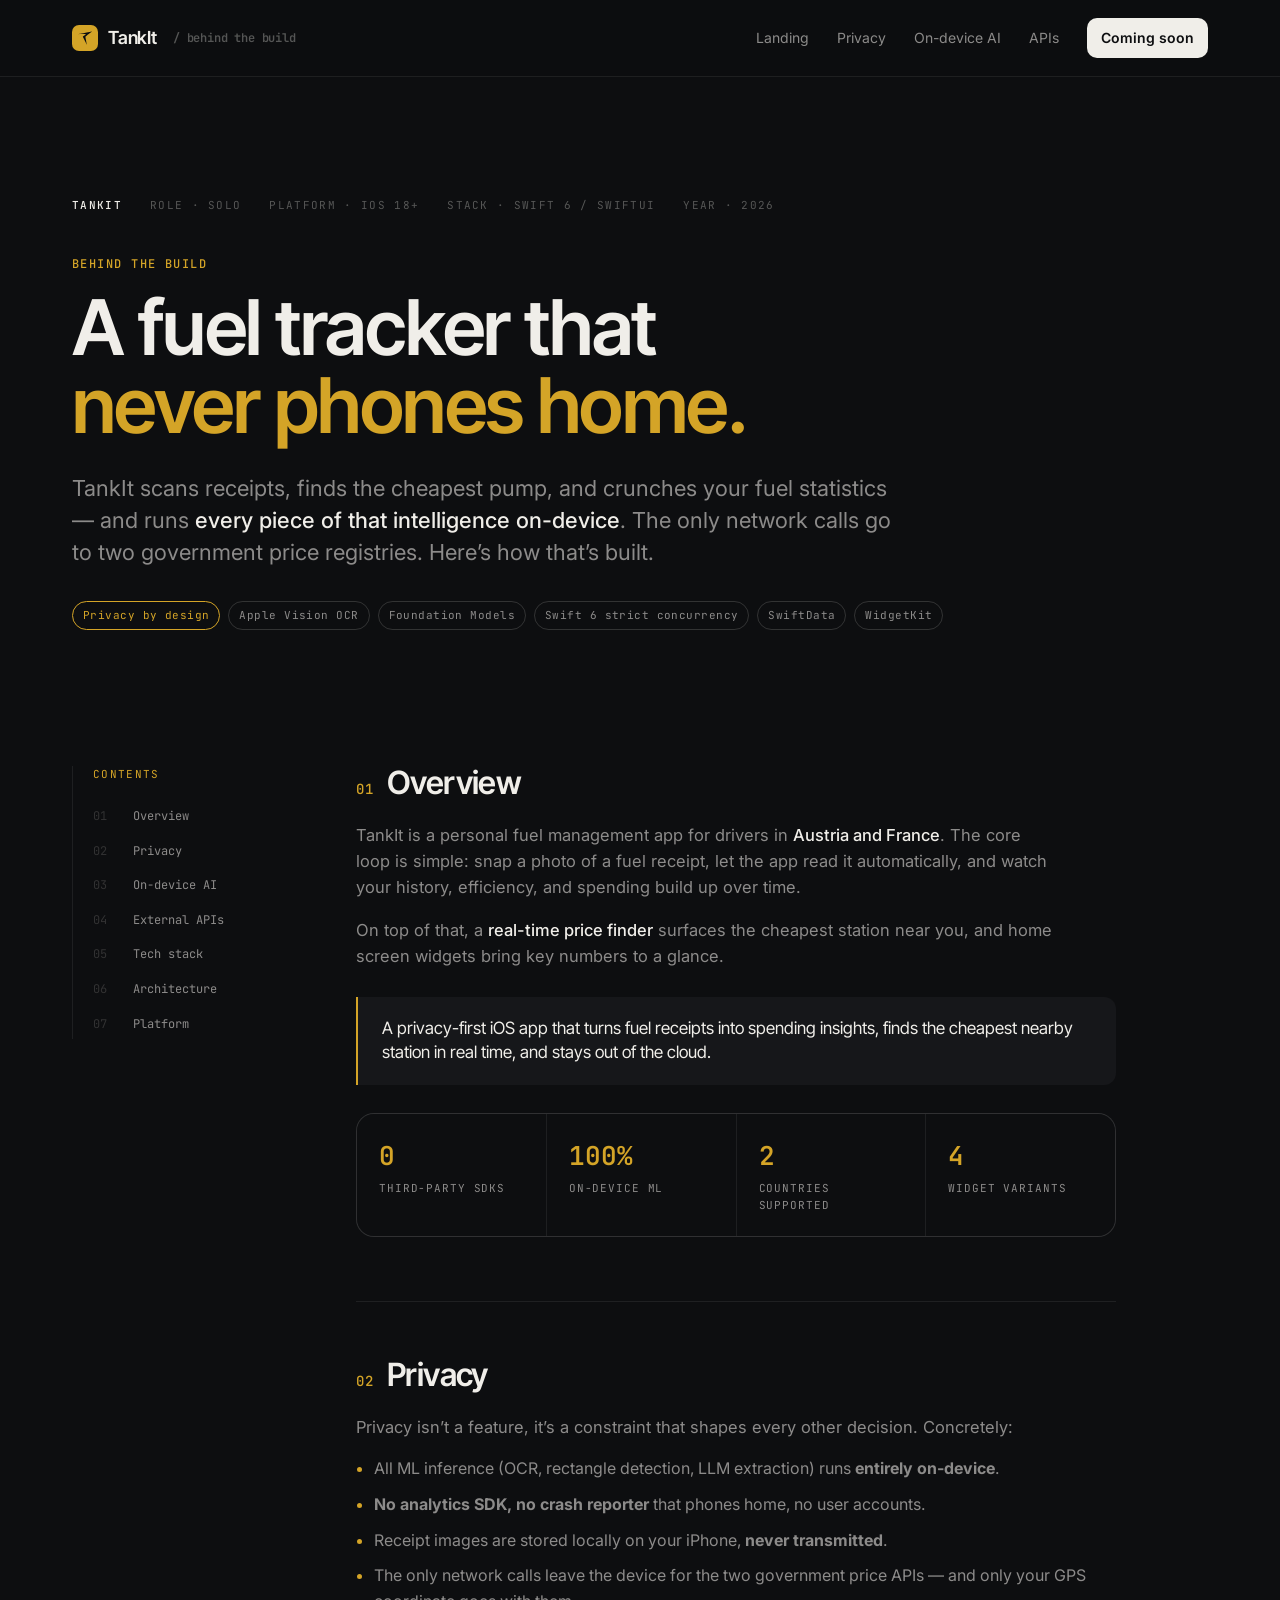
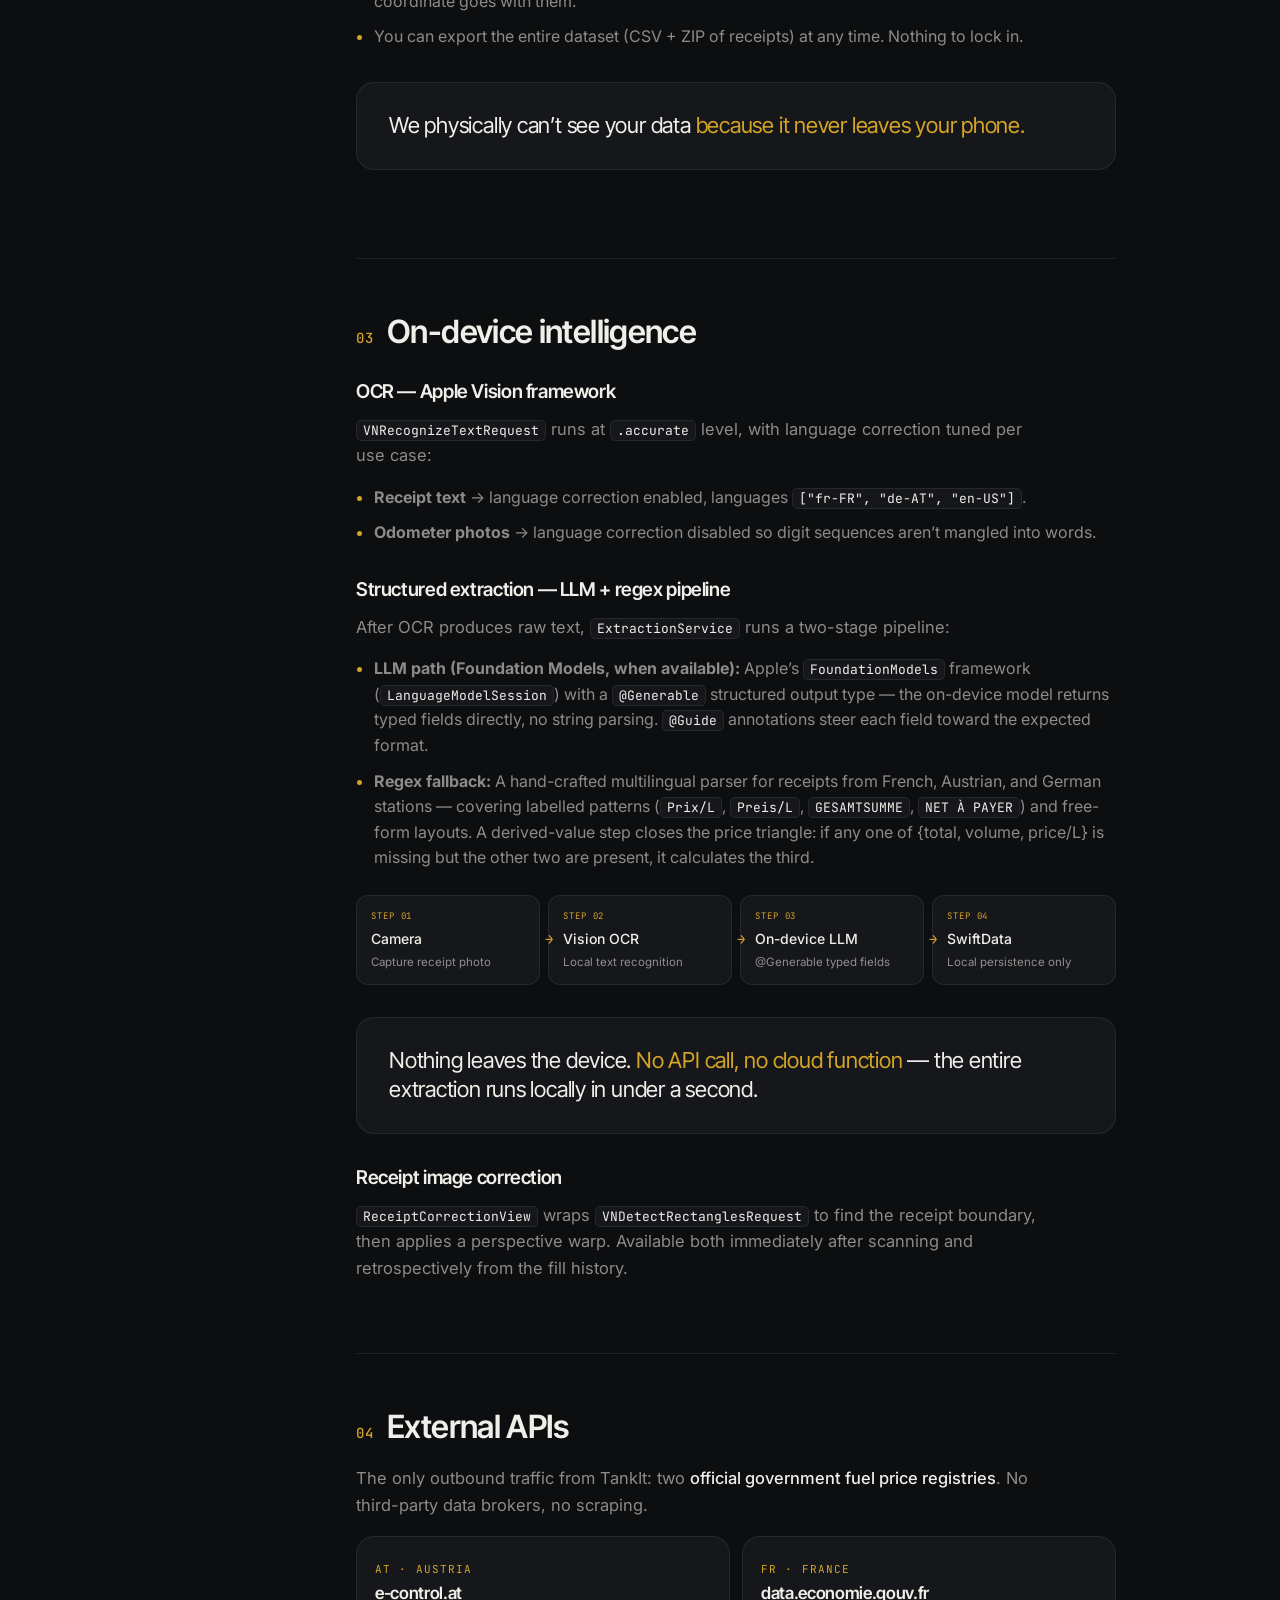
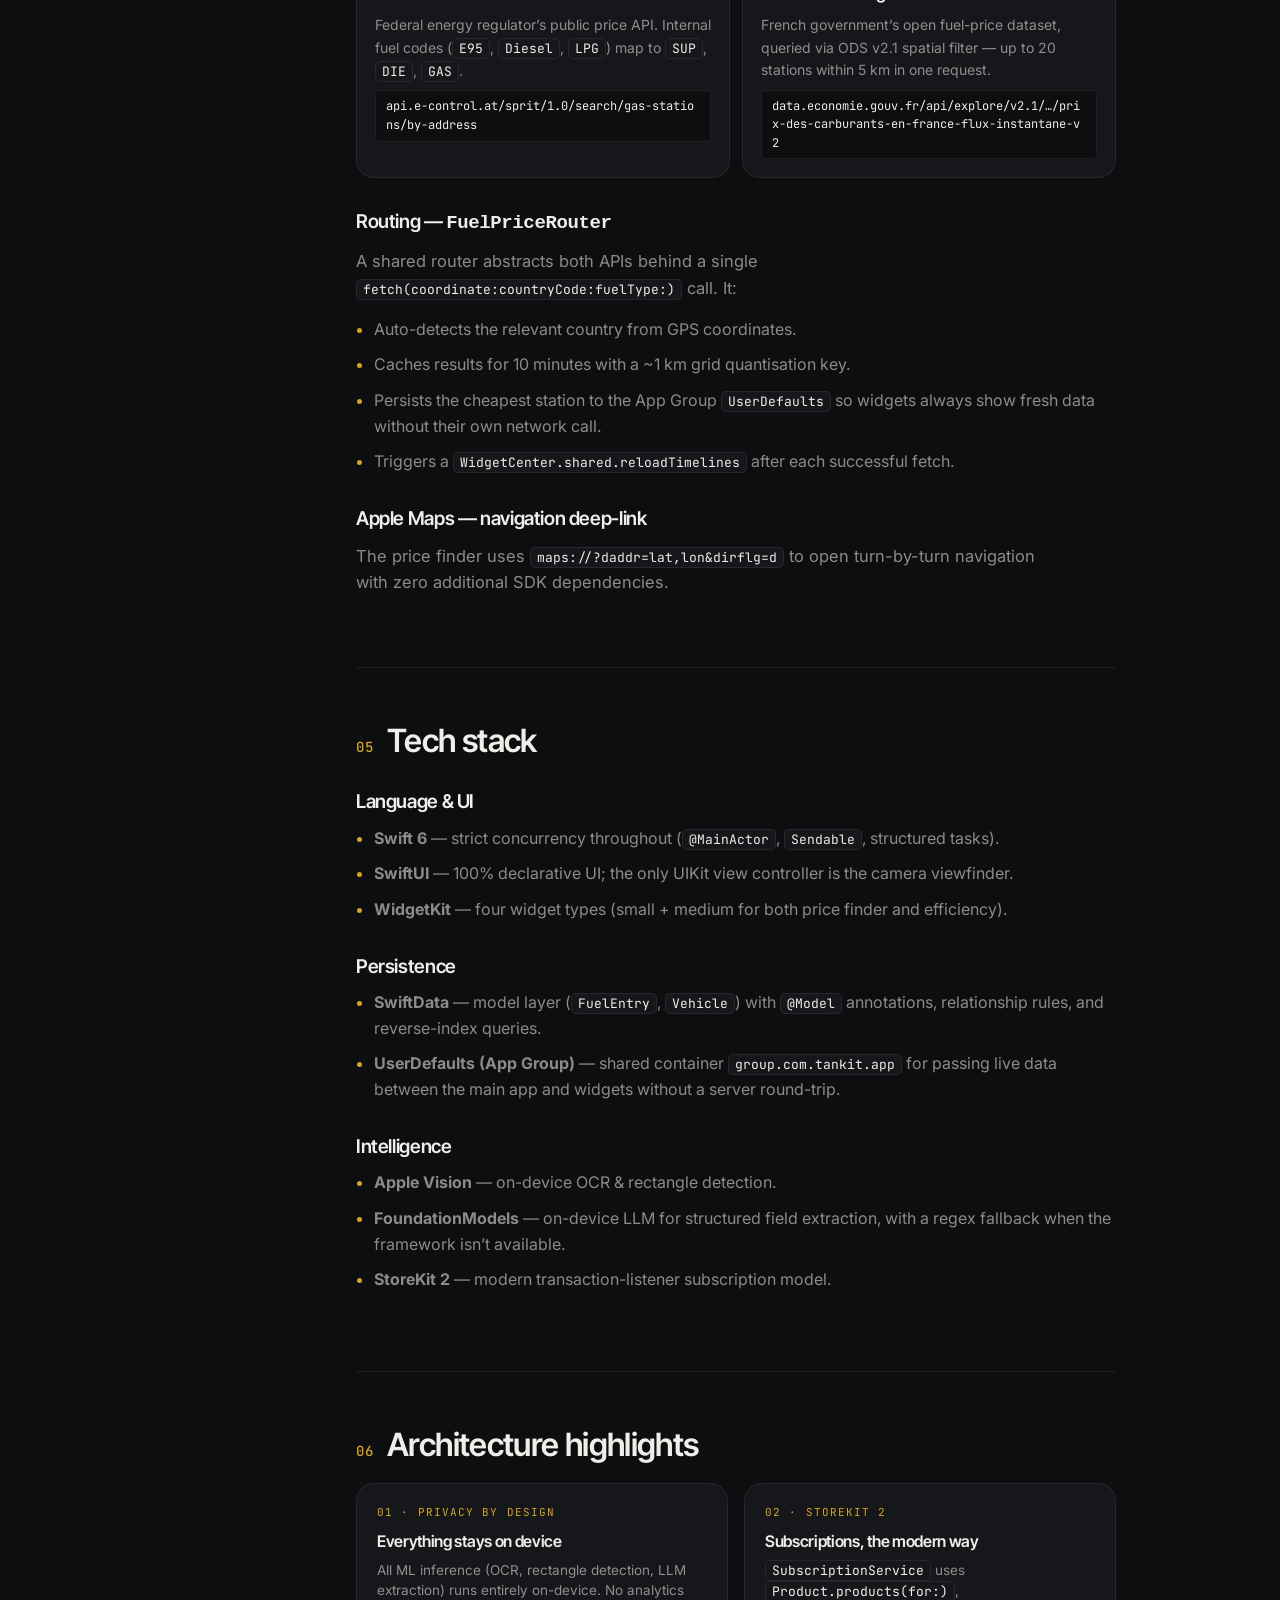
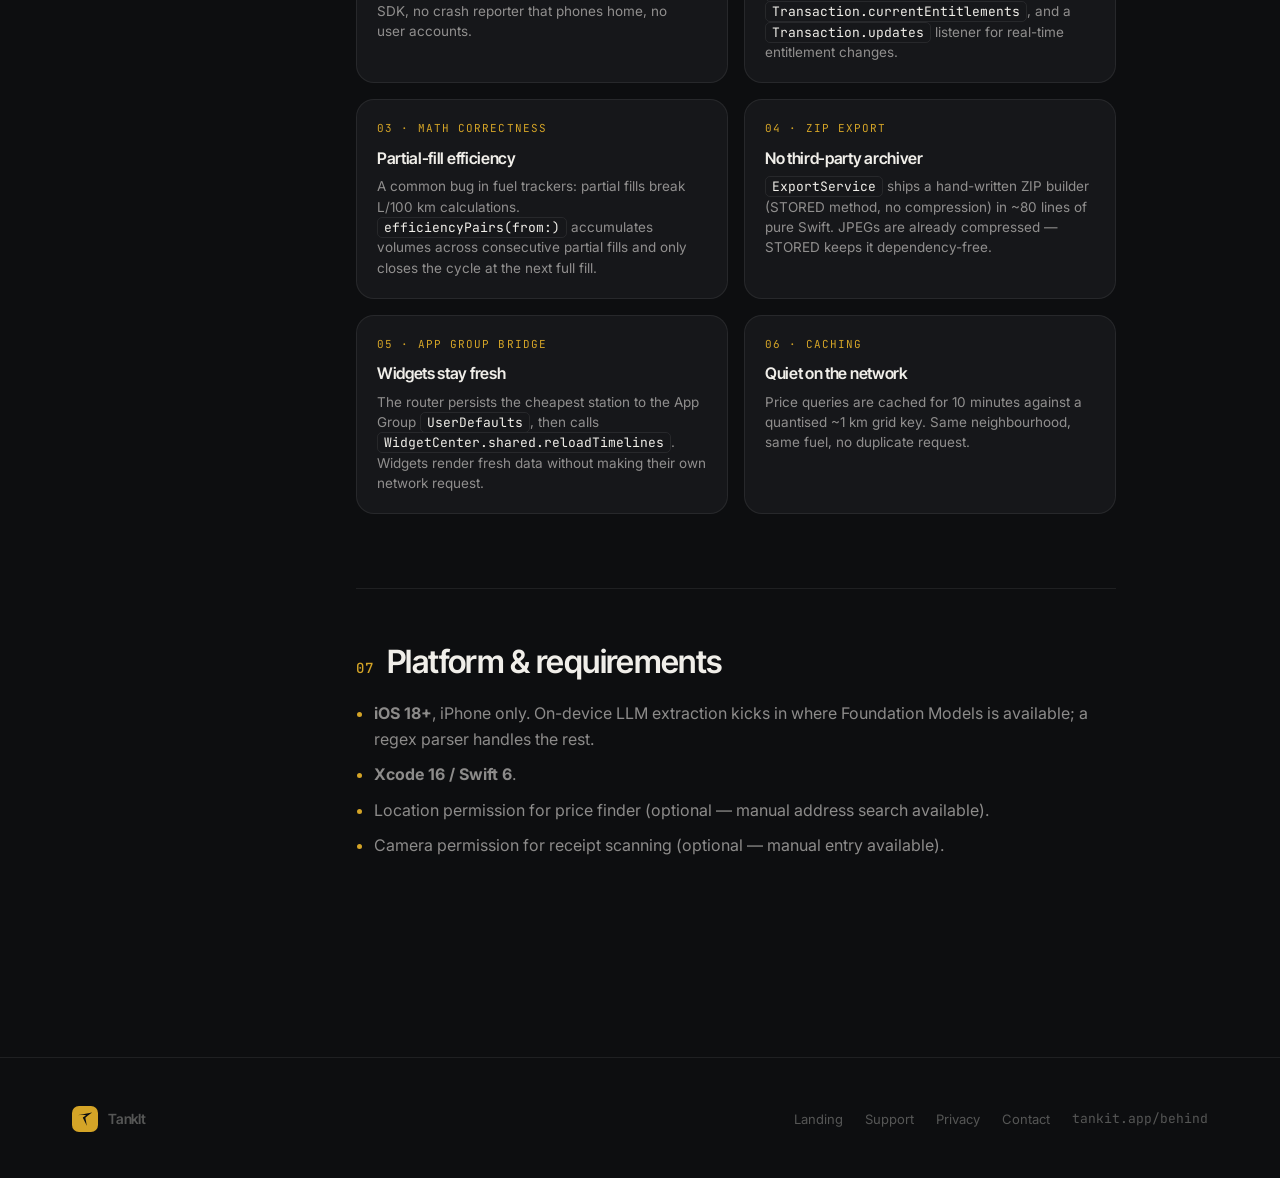
==== commit de1ae79a: "Refresh landing site for v1 launch - Drop the placeholder GIFs and add the 5 App Store screenshots  " ====
--- a/behind.html
+++ b/behind.html
@@ -8,6 +8,7 @@
 <link rel="preconnect" href="https://fonts.googleapis.com">
 <link rel="preconnect" href="https://fonts.gstatic.com" crossorigin>
 <link href="https://fonts.googleapis.com/css2?family=Inter+Tight:wght@400;500;600;700&family=Inter:wght@400;500;600&family=JetBrains+Mono:wght@400;500;600;700&display=swap" rel="stylesheet">
+<link rel="icon" type="image/svg+xml" href="favicon.svg" />
 <link rel="stylesheet" href="styles.css" />
 <style>
   .bb-hero { padding: 120px 0 64px; }
@@ -113,14 +114,6 @@
   }
   @media (max-width: 700px) { .arch-grid { grid-template-columns: 1fr; } }
 
-  .chips { display: flex; flex-wrap: wrap; gap: 8px; margin: 12px 0 24px; }
-  .chip {
-    font-family: var(--font-mono); font-size: 11px; color: var(--ink-muted);
-    border: 1px solid var(--border-strong); padding: 5px 10px;
-    border-radius: 999px; letter-spacing: 0.04em;
-  }
-  .chip.accent { color: var(--accent); border-color: var(--accent); }
-
   /* Pipeline diagram, drawn with HTML/CSS */
   .pipeline {
     display: grid; grid-template-columns: repeat(4, 1fr);
@@ -181,17 +174,23 @@
 
 <header class="nav">
   <div class="nav-inner">
-    <a class="brand" href="index_short.html">
-      <span class="brand-mark">T</span>
+    <a class="brand" href="index.html">
+      <span class="brand-mark">
+        <svg viewBox="0 0 212 221" aria-hidden="true">
+          <g transform="translate(0 221) scale(0.1 -0.1)">
+            <path d="M1420 1904 c-530 -103 -743 -144 -1042 -201 -109 -20 -198 -41 -198 -46 0 -4 8 -6 18 -3 35 10 997 18 987 8 -5 -5 -100 -76 -210 -156 -110 -81 -210 -155 -222 -164 l-22 -17 266 -558 c146 -306 267 -556 268 -555 3 3 -29 181 -135 761 -34 186 -59 344 -57 351 3 8 71 65 152 127 81 63 264 206 408 318 144 112 268 206 275 208 13 5 17 24 5 22 -5 0 -226 -43 -493 -95z"/>
+          </g>
+        </svg>
+      </span>
       <span>TankIt</span>
       <span class="mono" style="color:var(--ink-faint);font-size:12px;margin-left:6px;">/ behind the build</span>
     </a>
     <nav class="nav-links">
-      <a href="index_short.html">Landing</a>
+      <a href="index.html">Landing</a>
       <a href="#privacy">Privacy</a>
       <a href="#intelligence">On-device AI</a>
       <a href="#apis">APIs</a>
-      <a class="nav-cta" href="index_short.html#download">Coming soon</a>
+      <a class="nav-cta" href="index.html#download">Coming soon</a>
     </nav>
   </div>
 </header>
@@ -203,7 +202,7 @@
       <div class="bb-meta-row">
         <span><strong>TankIt</strong></span>
         <span>Role · Solo</span>
-        <span>Platform · iOS 17+</span>
+        <span>Platform · iOS 18+</span>
         <span>Stack · Swift 6 / SwiftUI</span>
         <span>Year · 2026</span>
       </div>
@@ -288,7 +287,7 @@
           <h3>Structured extraction — LLM + regex pipeline</h3>
           <p>After OCR produces raw text, <code>ExtractionService</code> runs a two-stage pipeline:</p>
           <ul>
-            <li><strong>LLM path (iOS 26+):</strong> Apple&rsquo;s <code>FoundationModels</code> framework (<code>LanguageModelSession</code>) with a <code>@Generable</code> structured output type — the on-device model returns typed fields directly, no string parsing. <code>@Guide</code> annotations steer each field toward the expected format.</li>
+            <li><strong>LLM path (Foundation Models, when available):</strong> Apple&rsquo;s <code>FoundationModels</code> framework (<code>LanguageModelSession</code>) with a <code>@Generable</code> structured output type — the on-device model returns typed fields directly, no string parsing. <code>@Guide</code> annotations steer each field toward the expected format.</li>
             <li><strong>Regex fallback:</strong> A hand-crafted multilingual parser for receipts from French, Austrian, and German stations — covering labelled patterns (<code>Prix/L</code>, <code>Preis/L</code>, <code>GESAMTSUMME</code>, <code>NET À PAYER</code>) and free-form layouts. A derived-value step closes the price triangle: if any one of {total, volume, price/L} is missing but the other two are present, it calculates the third.</li>
           </ul>
 
@@ -374,7 +373,7 @@
           <h3>Intelligence</h3>
           <ul>
             <li><strong>Apple Vision</strong> — on-device OCR &amp; rectangle detection.</li>
-            <li><strong>FoundationModels</strong> — on-device LLM for structured field extraction (iOS 26+).</li>
+            <li><strong>FoundationModels</strong> — on-device LLM for structured field extraction, with a regex fallback when the framework isn&rsquo;t available.</li>
             <li><strong>StoreKit 2</strong> — modern transaction-listener subscription model.</li>
           </ul>
         </section>
@@ -419,7 +418,7 @@
         <section class="chunk" id="platform">
           <h2><span class="num">07</span>Platform &amp; requirements</h2>
           <ul>
-            <li><strong>iOS 17+</strong> (iOS 26+ unlocks the on-device LLM extraction path).</li>
+            <li><strong>iOS 18+</strong>, iPhone only. On-device LLM extraction kicks in where Foundation Models is available; a regex parser handles the rest.</li>
             <li><strong>Xcode 16 / Swift 6</strong>.</li>
             <li>Location permission for price finder (optional — manual address search available).</li>
             <li>Camera permission for receipt scanning (optional — manual entry available).</li>
@@ -436,13 +435,20 @@
   <div class="wrap">
     <div class="footer-inner">
       <div class="brand">
-        <span class="brand-mark">T</span>
+        <span class="brand-mark">
+          <svg viewBox="0 0 212 221" aria-hidden="true">
+            <g transform="translate(0 221) scale(0.1 -0.1)">
+              <path d="M1420 1904 c-530 -103 -743 -144 -1042 -201 -109 -20 -198 -41 -198 -46 0 -4 8 -6 18 -3 35 10 997 18 987 8 -5 -5 -100 -76 -210 -156 -110 -81 -210 -155 -222 -164 l-22 -17 266 -558 c146 -306 267 -556 268 -555 3 3 -29 181 -135 761 -34 186 -59 344 -57 351 3 8 71 65 152 127 81 63 264 206 408 318 144 112 268 206 275 208 13 5 17 24 5 22 -5 0 -226 -43 -493 -95z"/>
+            </g>
+          </svg>
+        </span>
         <span style="font-size:14px;">TankIt</span>
       </div>
       <div class="footer-links">
-        <a href="index_short.html">Landing</a>
-        <a href="#privacy">Privacy</a>
-        <a href="mailto:hello@tankit.app">Contact</a>
+        <a href="index.html">Landing</a>
+        <a href="support.html">Support</a>
+        <a href="privacy.html">Privacy</a>
+        <a href="mailto:tankit@tankit.app">Contact</a>
         <span class="mono">tankit.app/behind</span>
       </div>
     </div>
--- a/styles.css
+++ b/styles.css
@@ -81,7 +81,15 @@
   font-family: var(--font-mono);
   font-weight: 700;
   font-size: 13px;
-}
+  overflow: hidden;
+}
+.brand-mark svg {
+  width: 64%;
+  height: 64%;
+  display: block;
+  fill: var(--accent-ink);
+}
+.brand-mark--lg { width: 36px; height: 36px; border-radius: 9px; }
 .nav-links {
   display: flex;
   gap: 28px;
@@ -276,6 +284,118 @@
 .ar-square { aspect-ratio: 1/1; }
 .ar-3-4 { aspect-ratio: 3/4; }
 .ar-4-3 { aspect-ratio: 4/3; }
+.ar-carplay { aspect-ratio: 5/3; }
+
+/* Phone screenshots include their own UI background — contain inside the frame
+   with breathing room rather than cropping the bottom toolbar off. */
+.media.phone-shot { background: #08090b; }
+.media.phone-shot > img { object-fit: contain; padding: 12px; }
+
+/* ---------- Chips (reused on index + behind) ---------- */
+.chips { display: flex; flex-wrap: wrap; gap: 8px; margin: 12px 0 24px; }
+.chip {
+  font-family: var(--font-mono); font-size: 11px; color: var(--ink-muted);
+  border: 1px solid var(--border-strong); padding: 5px 10px;
+  border-radius: 999px; letter-spacing: 0.04em;
+}
+.chip.accent { color: var(--accent); border-color: var(--accent); }
+
+/* ---------- Long-form prose pages (privacy / support) ---------- */
+.prose {
+  max-width: 760px; margin: 0 auto;
+  padding: 64px 0 96px;
+}
+.prose h1 {
+  font-size: clamp(40px, 5vw, 64px); line-height: 1.02;
+  letter-spacing: -0.025em; margin-bottom: 16px;
+}
+.prose h1 .accent { color: var(--accent); }
+.prose .lede {
+  font-size: 19px; color: var(--ink-muted);
+  line-height: 1.5; margin-bottom: 40px; max-width: 60ch;
+}
+.prose h2 {
+  font-size: 28px; line-height: 1.2; letter-spacing: -0.015em;
+  margin: 56px 0 16px;
+}
+.prose h2 .num {
+  font-family: var(--font-mono); font-size: 13px;
+  color: var(--accent); margin-right: 12px;
+  font-weight: 500; letter-spacing: 0.06em;
+}
+.prose h3 {
+  font-size: 18px; margin: 32px 0 10px;
+}
+.prose p {
+  color: var(--ink-muted); font-size: 16.5px;
+  margin-bottom: 14px; line-height: 1.62;
+}
+.prose p strong { color: var(--ink); font-weight: 500; }
+.prose ul, .prose ol {
+  color: var(--ink-muted); font-size: 16px;
+  line-height: 1.6; padding-left: 22px;
+  margin: 0 0 18px;
+}
+.prose li { margin-bottom: 8px; }
+.prose li::marker { color: var(--accent); }
+.prose code {
+  font-family: var(--font-mono); font-size: 13px;
+  background: var(--bg-elev); border: 1px solid var(--border);
+  padding: 1px 6px; border-radius: 5px; color: var(--ink);
+}
+.prose a:not(.btn) {
+  color: var(--accent);
+  border-bottom: 1px solid var(--accent-soft);
+  transition: border-color 120ms ease;
+}
+.prose a:not(.btn):hover { border-bottom-color: var(--accent); }
+.prose .callout {
+  background: var(--bg-elev);
+  border: 1px solid var(--border-strong);
+  border-left: 3px solid var(--accent);
+  border-radius: var(--r-card);
+  padding: 22px 26px;
+  margin: 8px 0 36px;
+  font-family: var(--font-display);
+  font-size: 19px;
+  line-height: 1.4;
+  color: var(--ink);
+}
+.prose .callout strong { color: var(--accent); font-weight: 500; }
+.prose .meta {
+  font-family: var(--font-mono); font-size: 11px;
+  color: var(--ink-faint); letter-spacing: 0.08em;
+  text-transform: uppercase; margin-top: 48px;
+  padding-top: 24px; border-top: 1px solid var(--border);
+}
+.prose .meta strong { color: var(--ink); font-weight: 500; }
+.prose .toc {
+  margin: 4px 0 48px;
+  padding: 18px 22px;
+  background: var(--bg-elev);
+  border: 1px solid var(--border);
+  border-radius: var(--r-card);
+}
+.prose .toc-title {
+  font-family: var(--font-mono); font-size: 10px;
+  color: var(--accent); letter-spacing: 0.12em;
+  text-transform: uppercase; margin-bottom: 10px;
+}
+.prose .toc ol {
+  list-style: none; padding: 0; margin: 0;
+  display: grid; grid-template-columns: repeat(2, 1fr);
+  gap: 6px 16px;
+}
+.prose .toc ol li { margin: 0; font-size: 14px; }
+.prose .toc a {
+  color: var(--ink-muted); font-family: var(--font-mono); font-size: 12px;
+  border-bottom: none;
+}
+.prose .toc a:hover { color: var(--ink); }
+.prose .toc .num { color: var(--ink-ghost); margin-right: 8px; }
+@media (max-width: 700px) {
+  .prose .toc ol { grid-template-columns: 1fr; }
+}
 
 /* ---------- Footer ---------- */
 footer {
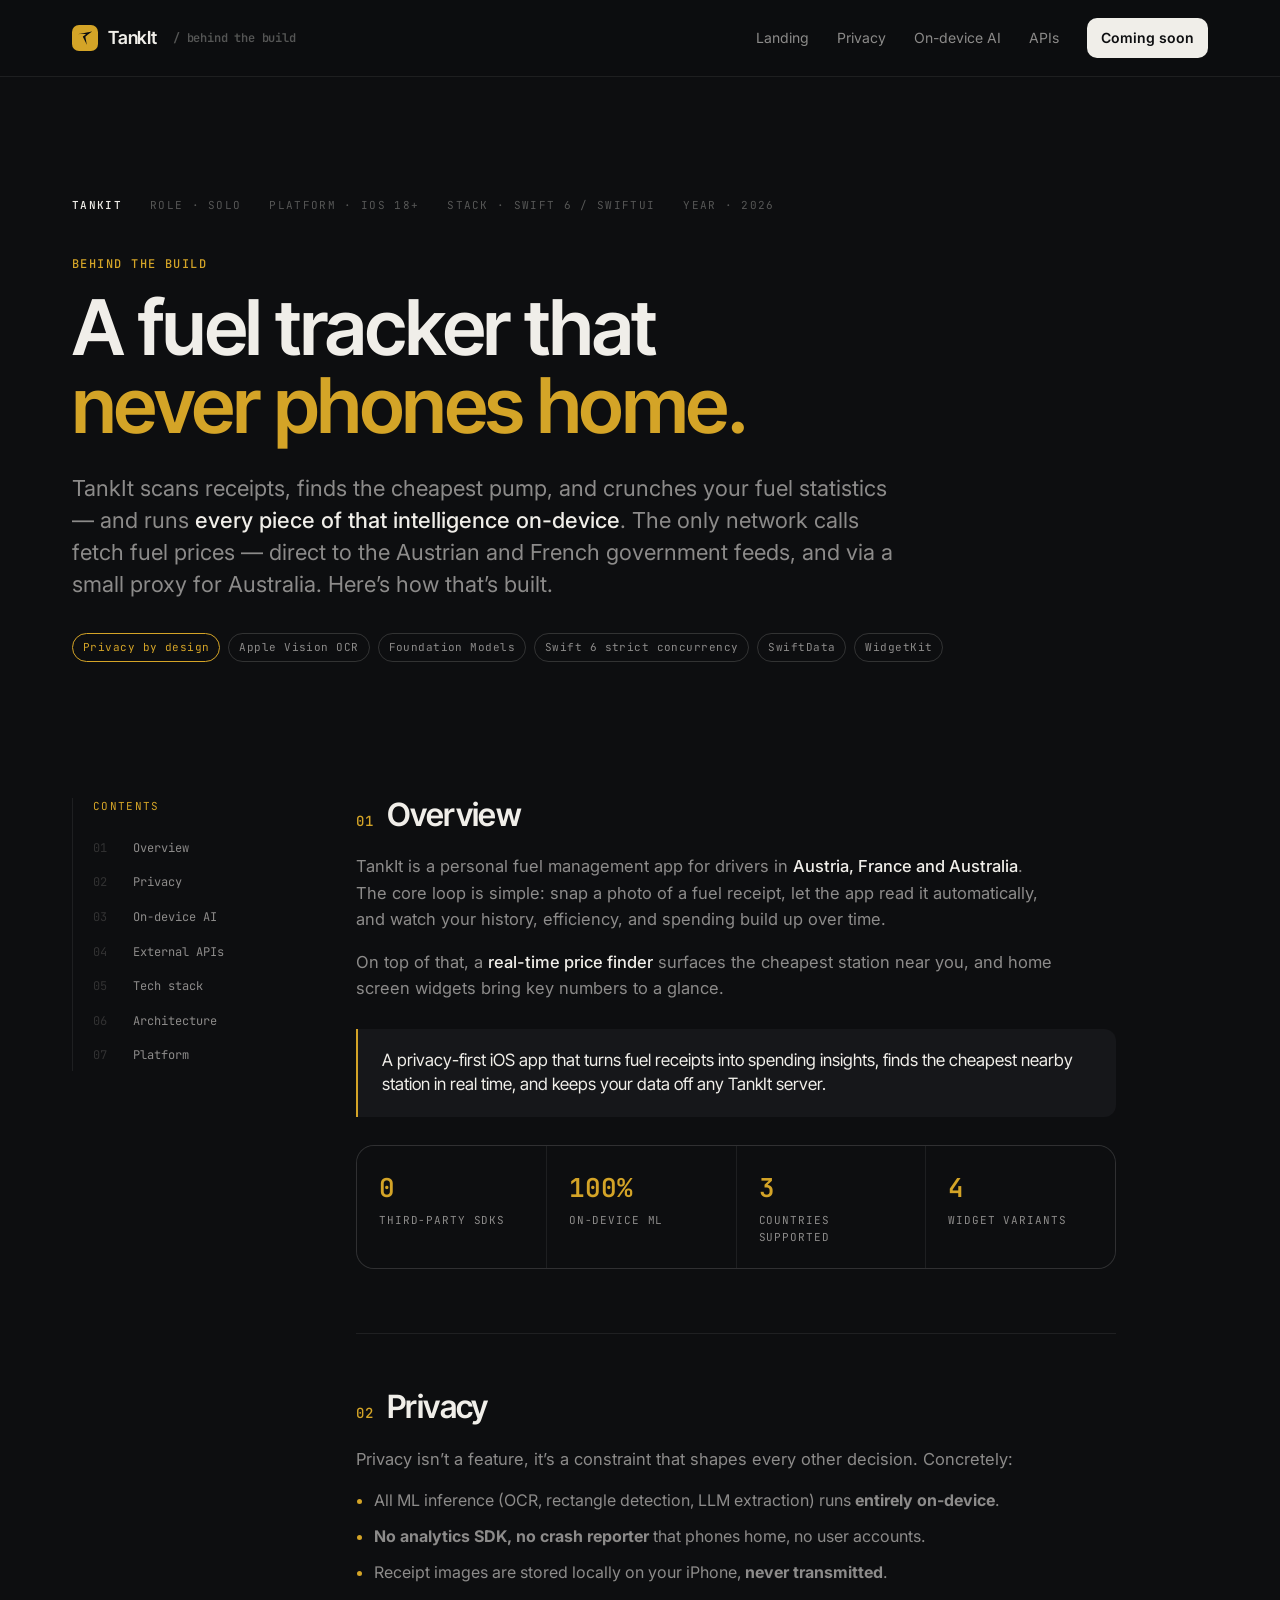
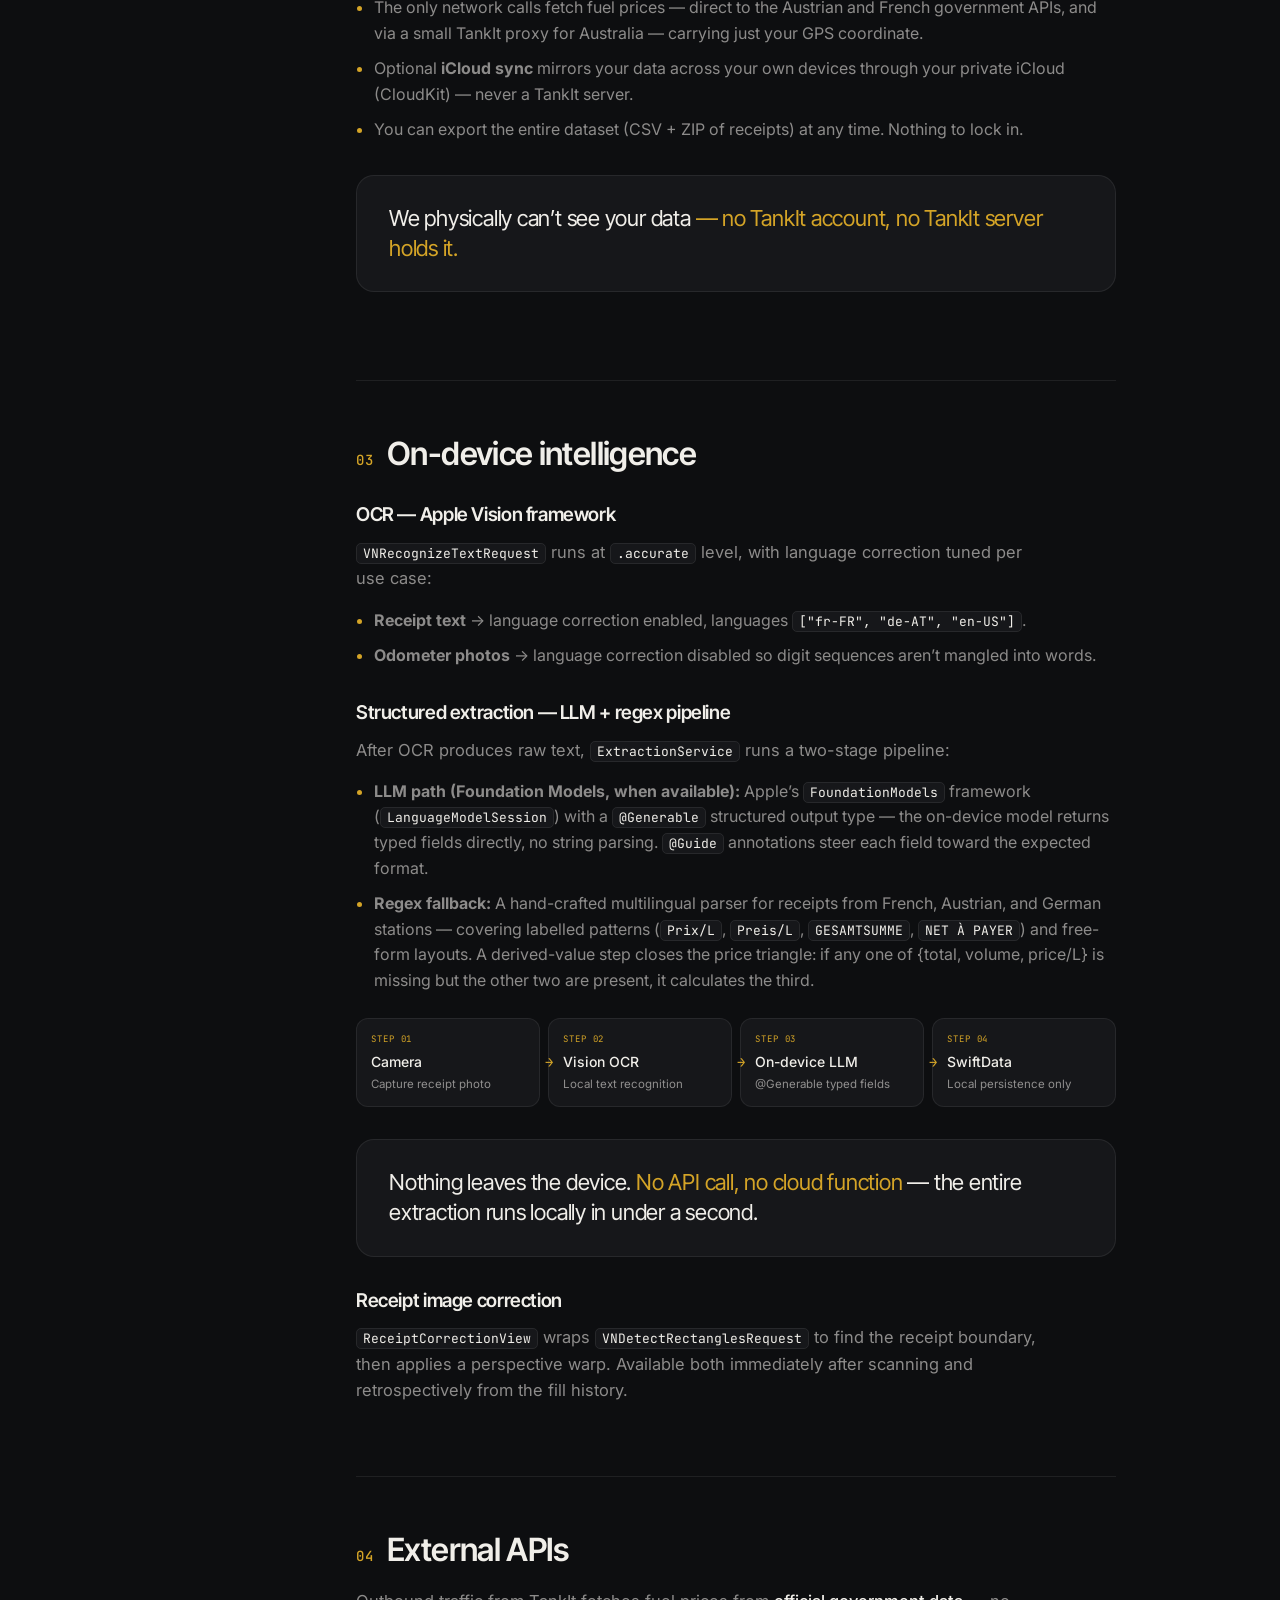
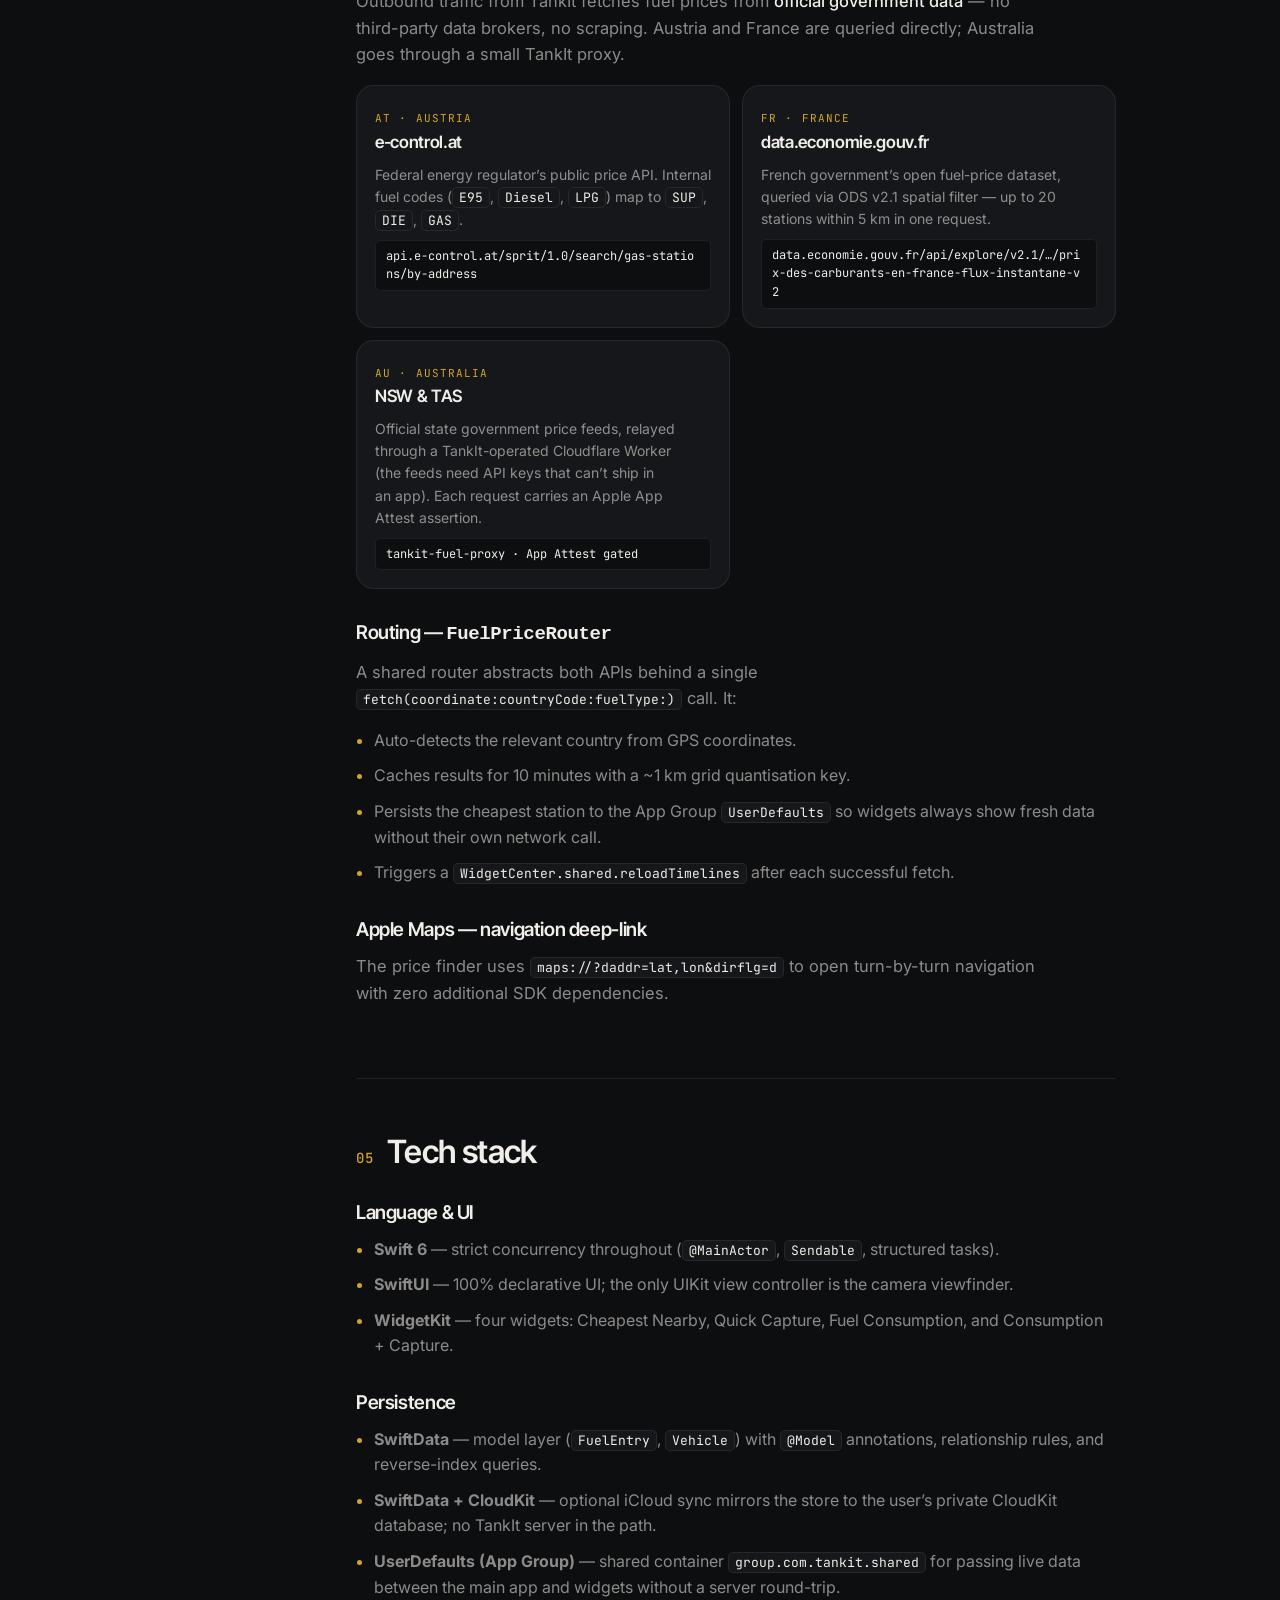
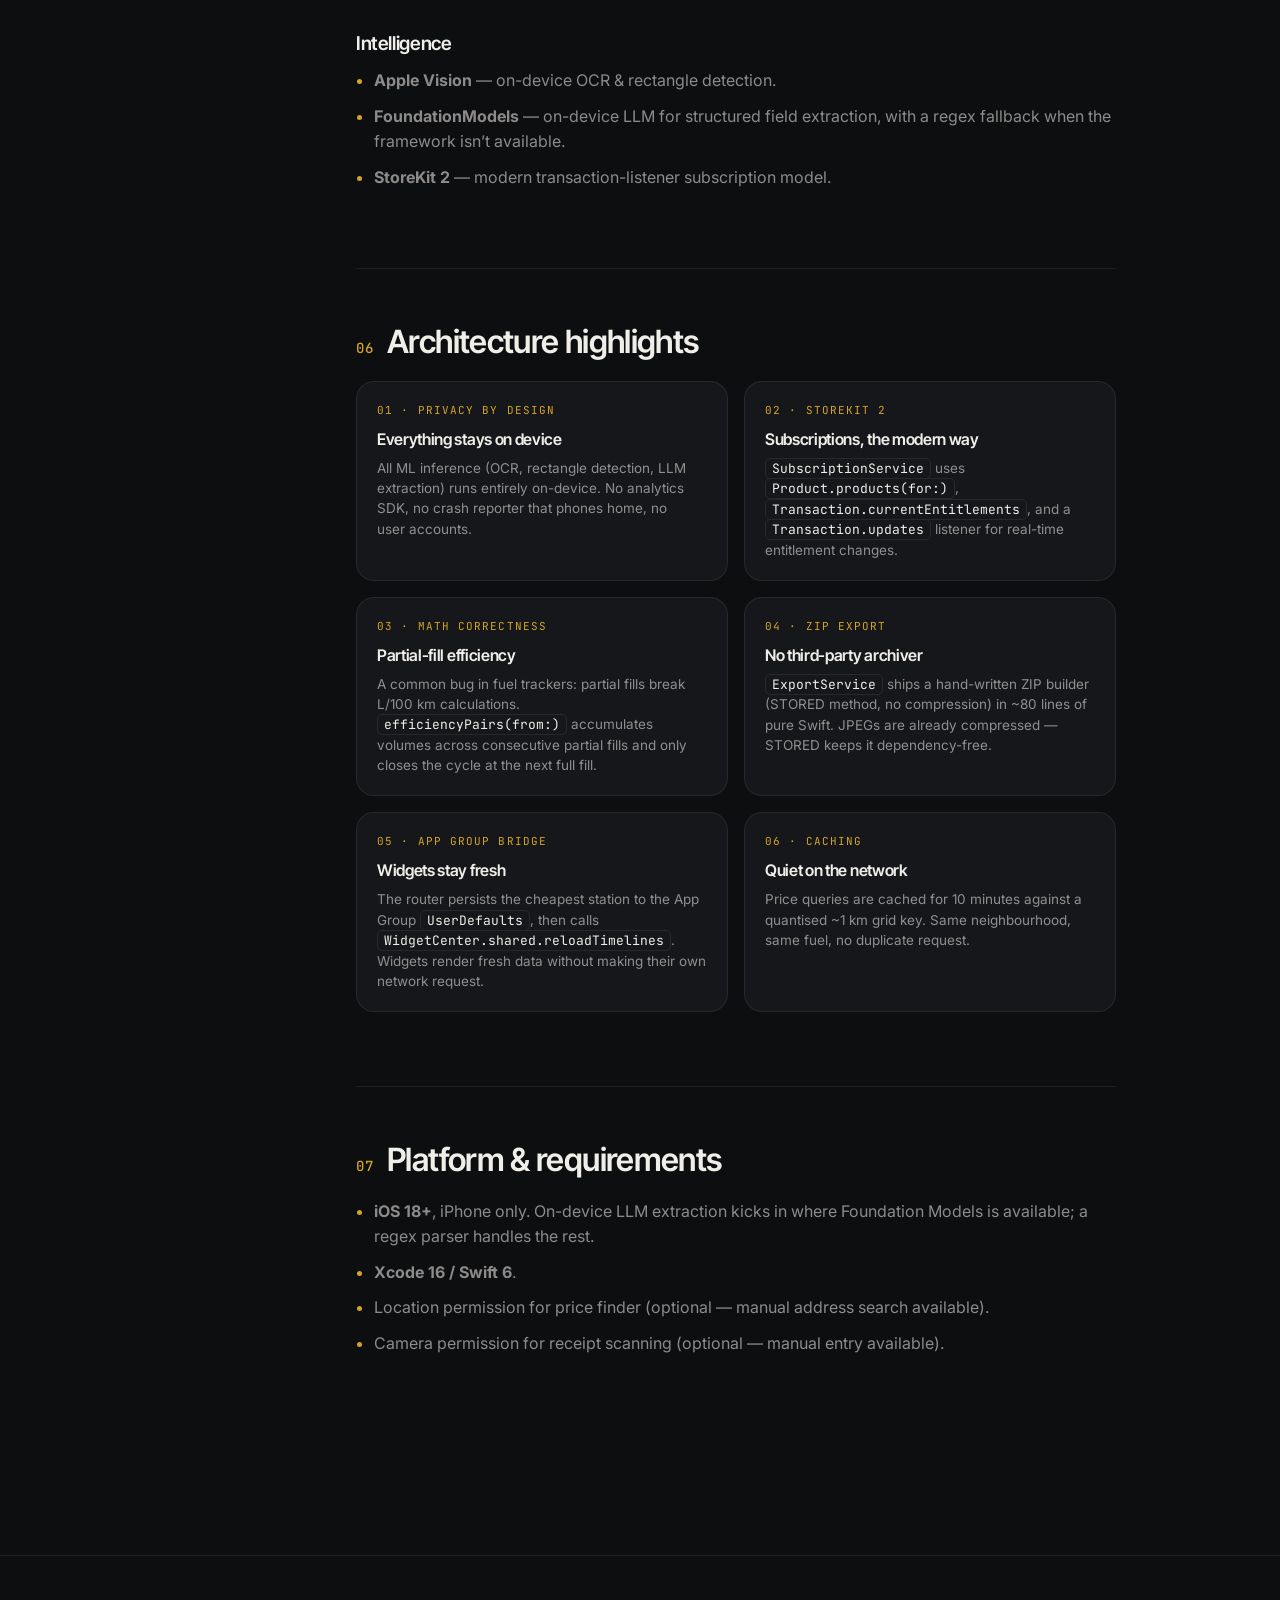
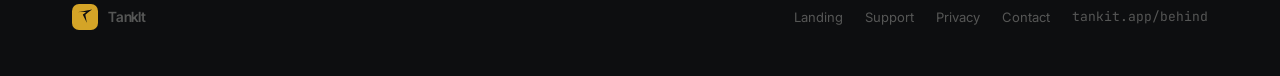
==== commit 6c6111d5: "Update site for App Store launch: Australia, iCloud sync, multi-vehicle, Português - privacy: rewrit" ====
--- a/behind.html
+++ b/behind.html
@@ -4,7 +4,7 @@
 <meta charset="utf-8" />
 <meta name="viewport" content="width=device-width,initial-scale=1" />
 <title>TankIt — Behind the build</title>
-<meta name="description" content="A short walkthrough of how TankIt is built: on-device OCR, on-device LLM extraction, no cloud, two government price APIs." />
+<meta name="description" content="A short walkthrough of how TankIt is built: on-device OCR, on-device LLM extraction, no analytics, and government fuel-price feeds for Austria, France and Australia." />
 <link rel="preconnect" href="https://fonts.googleapis.com">
 <link rel="preconnect" href="https://fonts.gstatic.com" crossorigin>
 <link href="https://fonts.googleapis.com/css2?family=Inter+Tight:wght@400;500;600;700&family=Inter:wght@400;500;600&family=JetBrains+Mono:wght@400;500;600;700&display=swap" rel="stylesheet">
@@ -209,7 +209,7 @@
       <span class="eyebrow">Behind the build</span>
       <h1 style="margin-top:14px;">A fuel tracker that <span class="accent">never phones home.</span></h1>
       <p class="lede">
-        TankIt scans receipts, finds the cheapest pump, and crunches your fuel statistics — and runs <strong>every piece of that intelligence on-device</strong>. The only network calls go to two government price registries. Here&rsquo;s how that&rsquo;s built.
+        TankIt scans receipts, finds the cheapest pump, and crunches your fuel statistics — and runs <strong>every piece of that intelligence on-device</strong>. The only network calls fetch fuel prices — direct to the Austrian and French government feeds, and via a small proxy for Australia. Here&rsquo;s how that&rsquo;s built.
       </p>
 
       <div class="chips" style="margin-top:32px;">
@@ -243,17 +243,17 @@
 
         <section class="chunk" id="overview">
           <h2><span class="num">01</span>Overview</h2>
-          <p>TankIt is a personal fuel management app for drivers in <strong>Austria and France</strong>. The core loop is simple: snap a photo of a fuel receipt, let the app read it automatically, and watch your history, efficiency, and spending build up over time.</p>
+          <p>TankIt is a personal fuel management app for drivers in <strong>Austria, France and Australia</strong>. The core loop is simple: snap a photo of a fuel receipt, let the app read it automatically, and watch your history, efficiency, and spending build up over time.</p>
           <p>On top of that, a <strong>real-time price finder</strong> surfaces the cheapest station near you, and home screen widgets bring key numbers to a glance.</p>
 
           <blockquote>
-            A privacy-first iOS app that turns fuel receipts into spending insights, finds the cheapest nearby station in real time, and stays out of the cloud.
+            A privacy-first iOS app that turns fuel receipts into spending insights, finds the cheapest nearby station in real time, and keeps your data off any TankIt server.
           </blockquote>
 
           <div class="stat-row">
             <div class="stat"><div class="v">0</div><div class="l">third-party SDKs</div></div>
             <div class="stat"><div class="v">100%</div><div class="l">on-device ML</div></div>
-            <div class="stat"><div class="v">2</div><div class="l">countries supported</div></div>
+            <div class="stat"><div class="v">3</div><div class="l">countries supported</div></div>
             <div class="stat"><div class="v">4</div><div class="l">widget variants</div></div>
           </div>
         </section>
@@ -265,12 +265,13 @@
             <li>All ML inference (OCR, rectangle detection, LLM extraction) runs <strong>entirely on-device</strong>.</li>
             <li><strong>No analytics SDK, no crash reporter</strong> that phones home, no user accounts.</li>
             <li>Receipt images are stored locally on your iPhone, <strong>never transmitted</strong>.</li>
-            <li>The only network calls leave the device for the two government price APIs — and only your GPS coordinate goes with them.</li>
+            <li>The only network calls fetch fuel prices — direct to the Austrian and French government APIs, and via a small TankIt proxy for Australia — carrying just your GPS coordinate.</li>
+            <li>Optional <strong>iCloud sync</strong> mirrors your data across your own devices through your private iCloud (CloudKit) — never a TankIt server.</li>
             <li>You can export the entire dataset (CSV + ZIP of receipts) at any time. Nothing to lock in.</li>
           </ul>
 
           <div class="pull">
-            We physically can&rsquo;t see your data <span class="accent">because it never leaves your phone.</span>
+            We physically can&rsquo;t see your data <span class="accent">— no TankIt account, no TankIt server holds it.</span>
           </div>
         </section>
 
@@ -324,7 +325,7 @@
 
         <section class="chunk" id="apis">
           <h2><span class="num">04</span>External APIs</h2>
-          <p>The only outbound traffic from TankIt: two <strong>official government fuel price registries</strong>. No third-party data brokers, no scraping.</p>
+          <p>Outbound traffic from TankIt fetches fuel prices from <strong>official government data</strong> — no third-party data brokers, no scraping. Austria and France are queried directly; Australia goes through a small TankIt proxy.</p>
 
           <div class="country-pair">
             <div class="c">
@@ -339,6 +340,12 @@
               <p>French government&rsquo;s open fuel-price dataset, queried via ODS v2.1 spatial filter — up to 20 stations within 5 km in one request.</p>
               <span class="src">data.economie.gouv.fr/api/explore/v2.1/…/prix-des-carburants-en-france-flux-instantane-v2</span>
             </div>
+            <div class="c">
+              <span class="flag">AU · Australia</span>
+              <h4>NSW &amp; TAS</h4>
+              <p>Official state government price feeds, relayed through a TankIt-operated Cloudflare Worker (the feeds need API keys that can&rsquo;t ship in an app). Each request carries an Apple App Attest assertion.</p>
+              <span class="src">tankit-fuel-proxy · App Attest gated</span>
+            </div>
           </div>
 
           <h3>Routing — <code>FuelPriceRouter</code></h3>
@@ -361,13 +368,14 @@
           <ul>
             <li><strong>Swift 6</strong> — strict concurrency throughout (<code>@MainActor</code>, <code>Sendable</code>, structured tasks).</li>
             <li><strong>SwiftUI</strong> — 100% declarative UI; the only UIKit view controller is the camera viewfinder.</li>
-            <li><strong>WidgetKit</strong> — four widget types (small + medium for both price finder and efficiency).</li>
+            <li><strong>WidgetKit</strong> — four widgets: Cheapest Nearby, Quick Capture, Fuel Consumption, and Consumption + Capture.</li>
           </ul>
 
           <h3>Persistence</h3>
           <ul>
             <li><strong>SwiftData</strong> — model layer (<code>FuelEntry</code>, <code>Vehicle</code>) with <code>@Model</code> annotations, relationship rules, and reverse-index queries.</li>
-            <li><strong>UserDefaults (App Group)</strong> — shared container <code>group.com.tankit.app</code> for passing live data between the main app and widgets without a server round-trip.</li>
+            <li><strong>SwiftData + CloudKit</strong> — optional iCloud sync mirrors the store to the user&rsquo;s private CloudKit database; no TankIt server in the path.</li>
+            <li><strong>UserDefaults (App Group)</strong> — shared container <code>group.com.tankit.shared</code> for passing live data between the main app and widgets without a server round-trip.</li>
           </ul>
 
           <h3>Intelligence</h3>
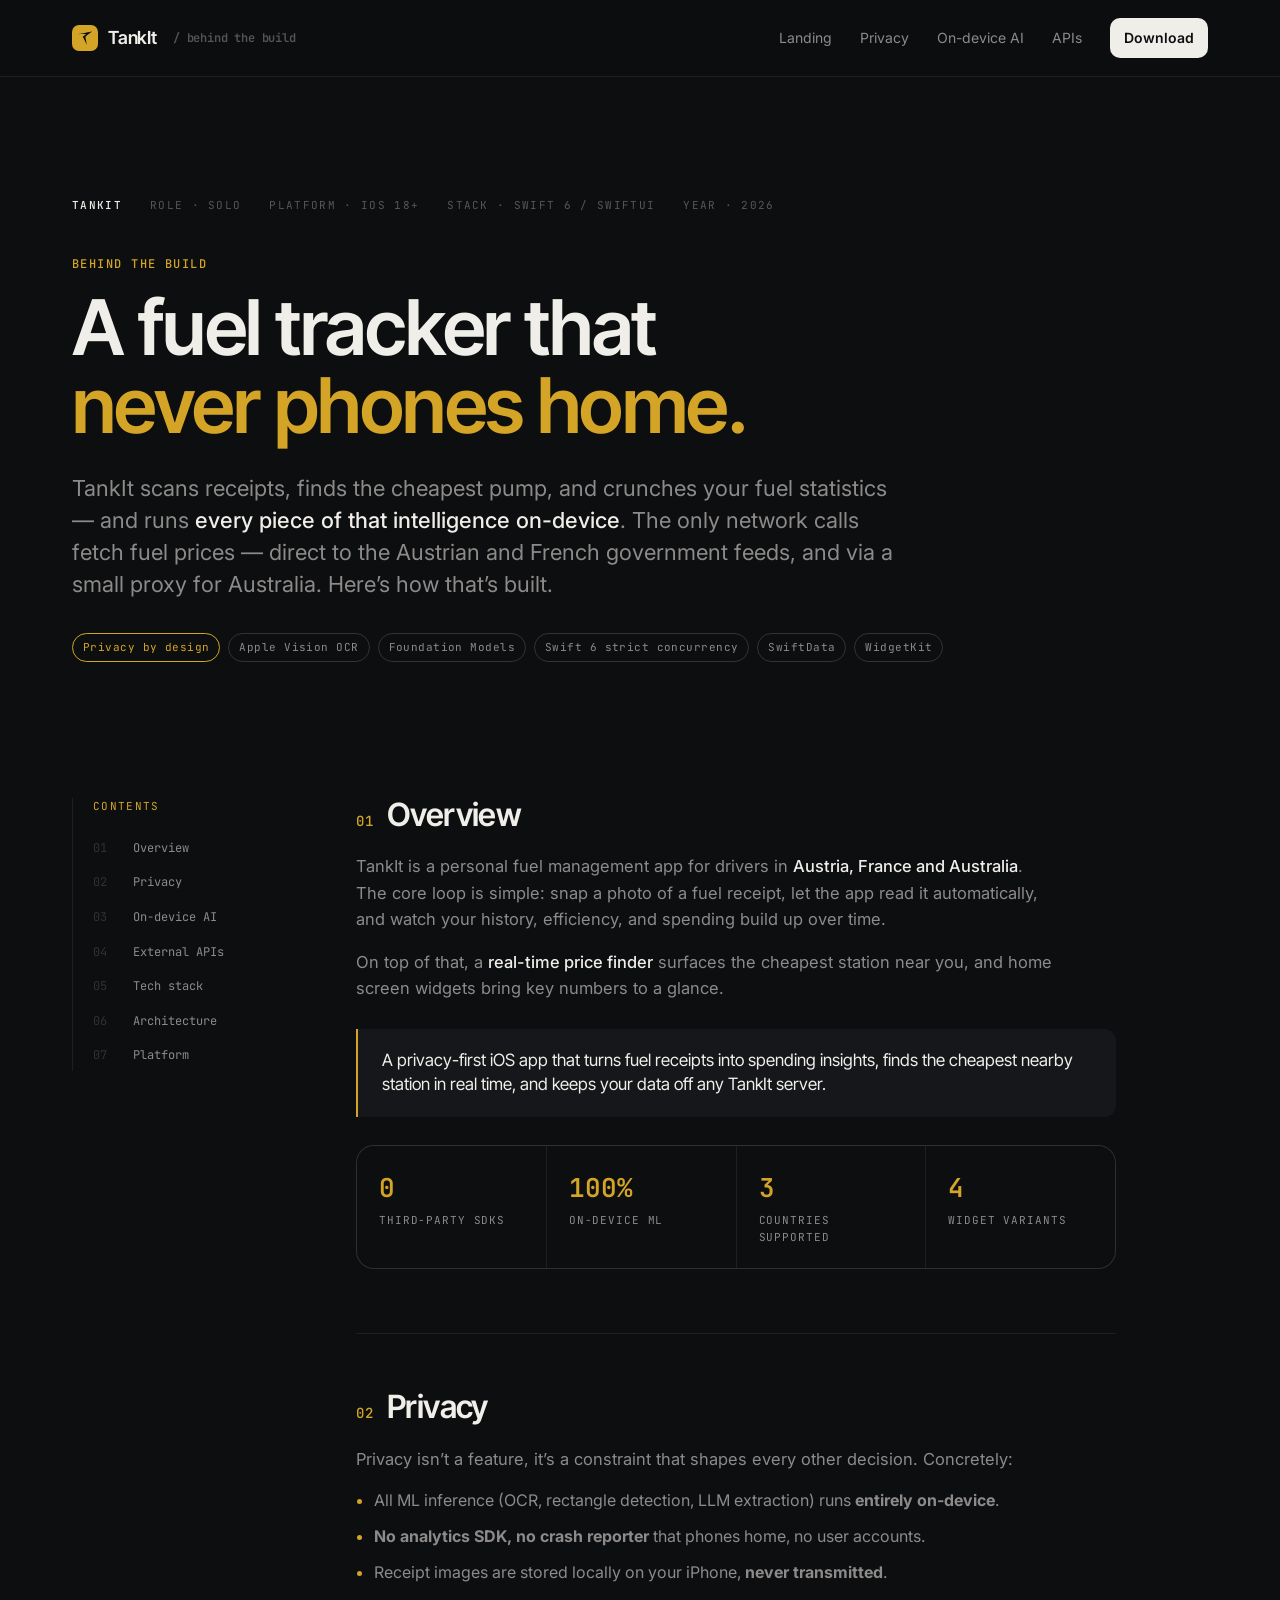
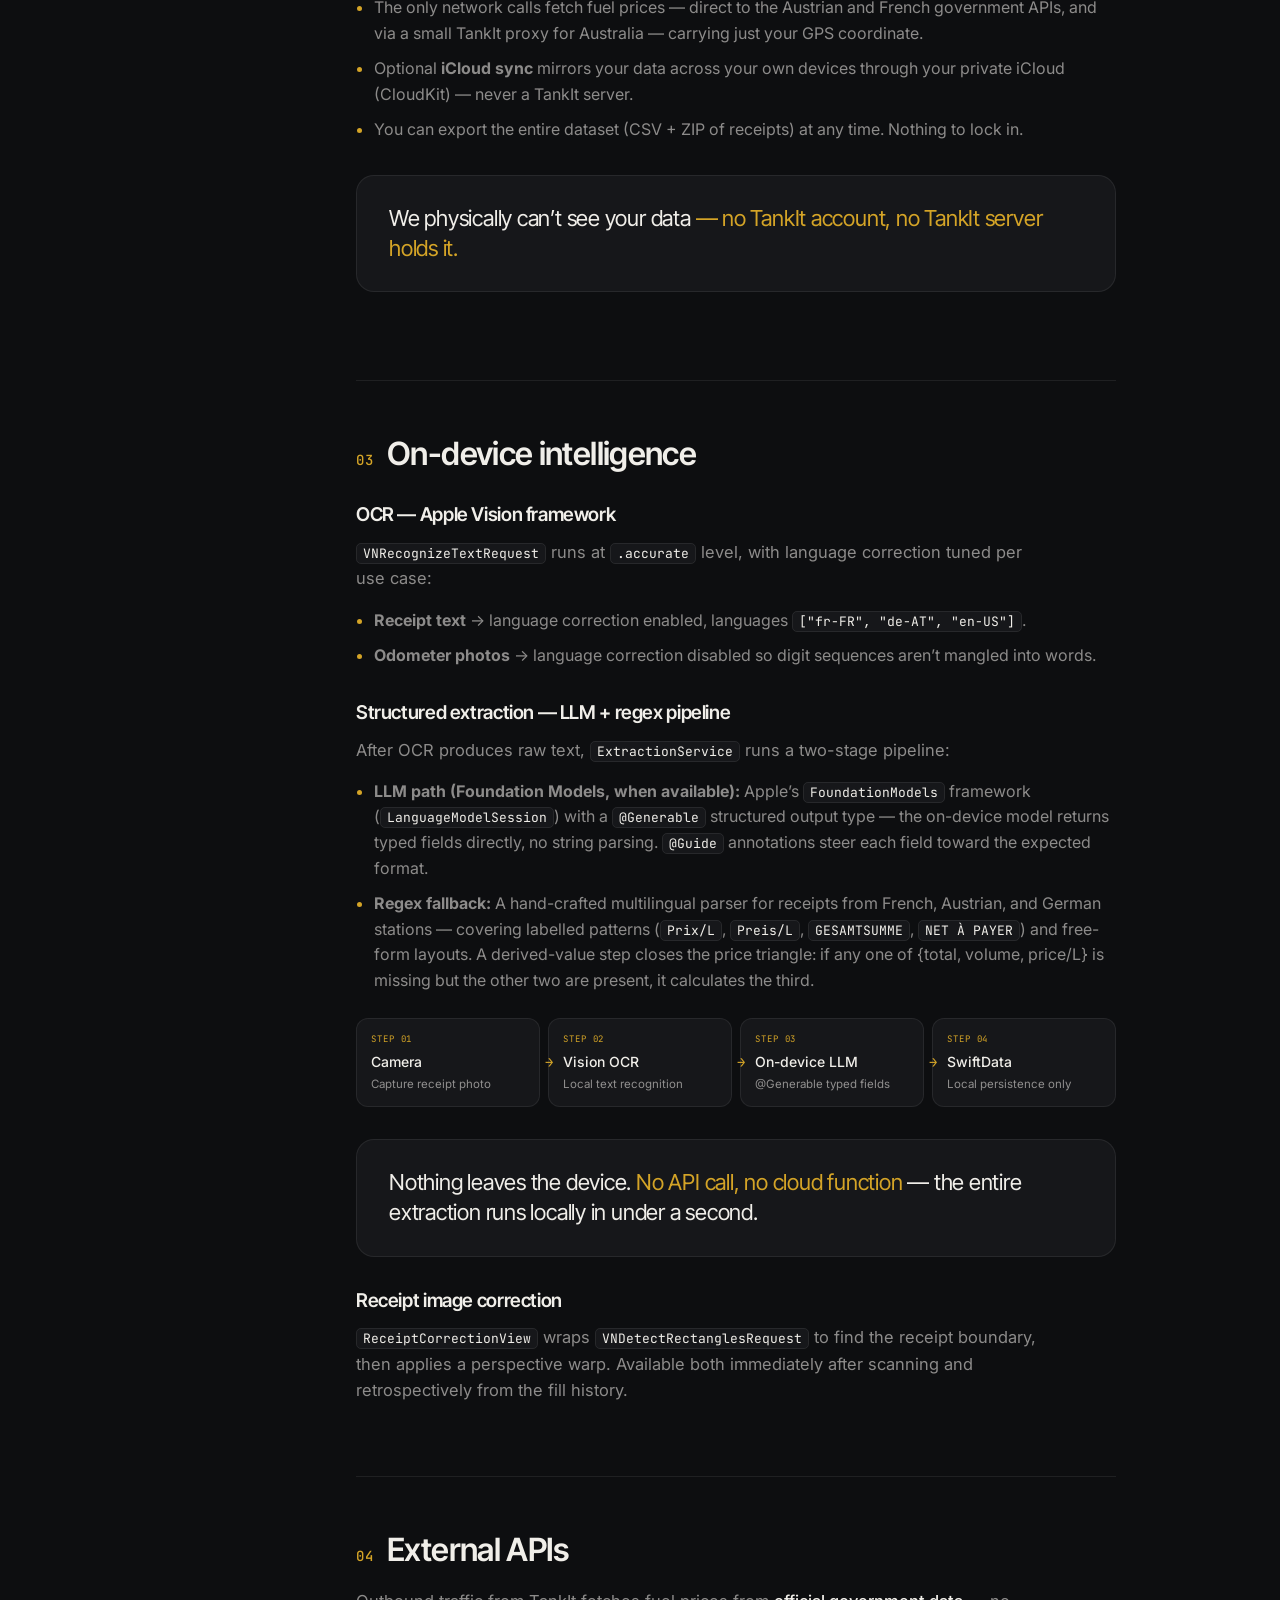
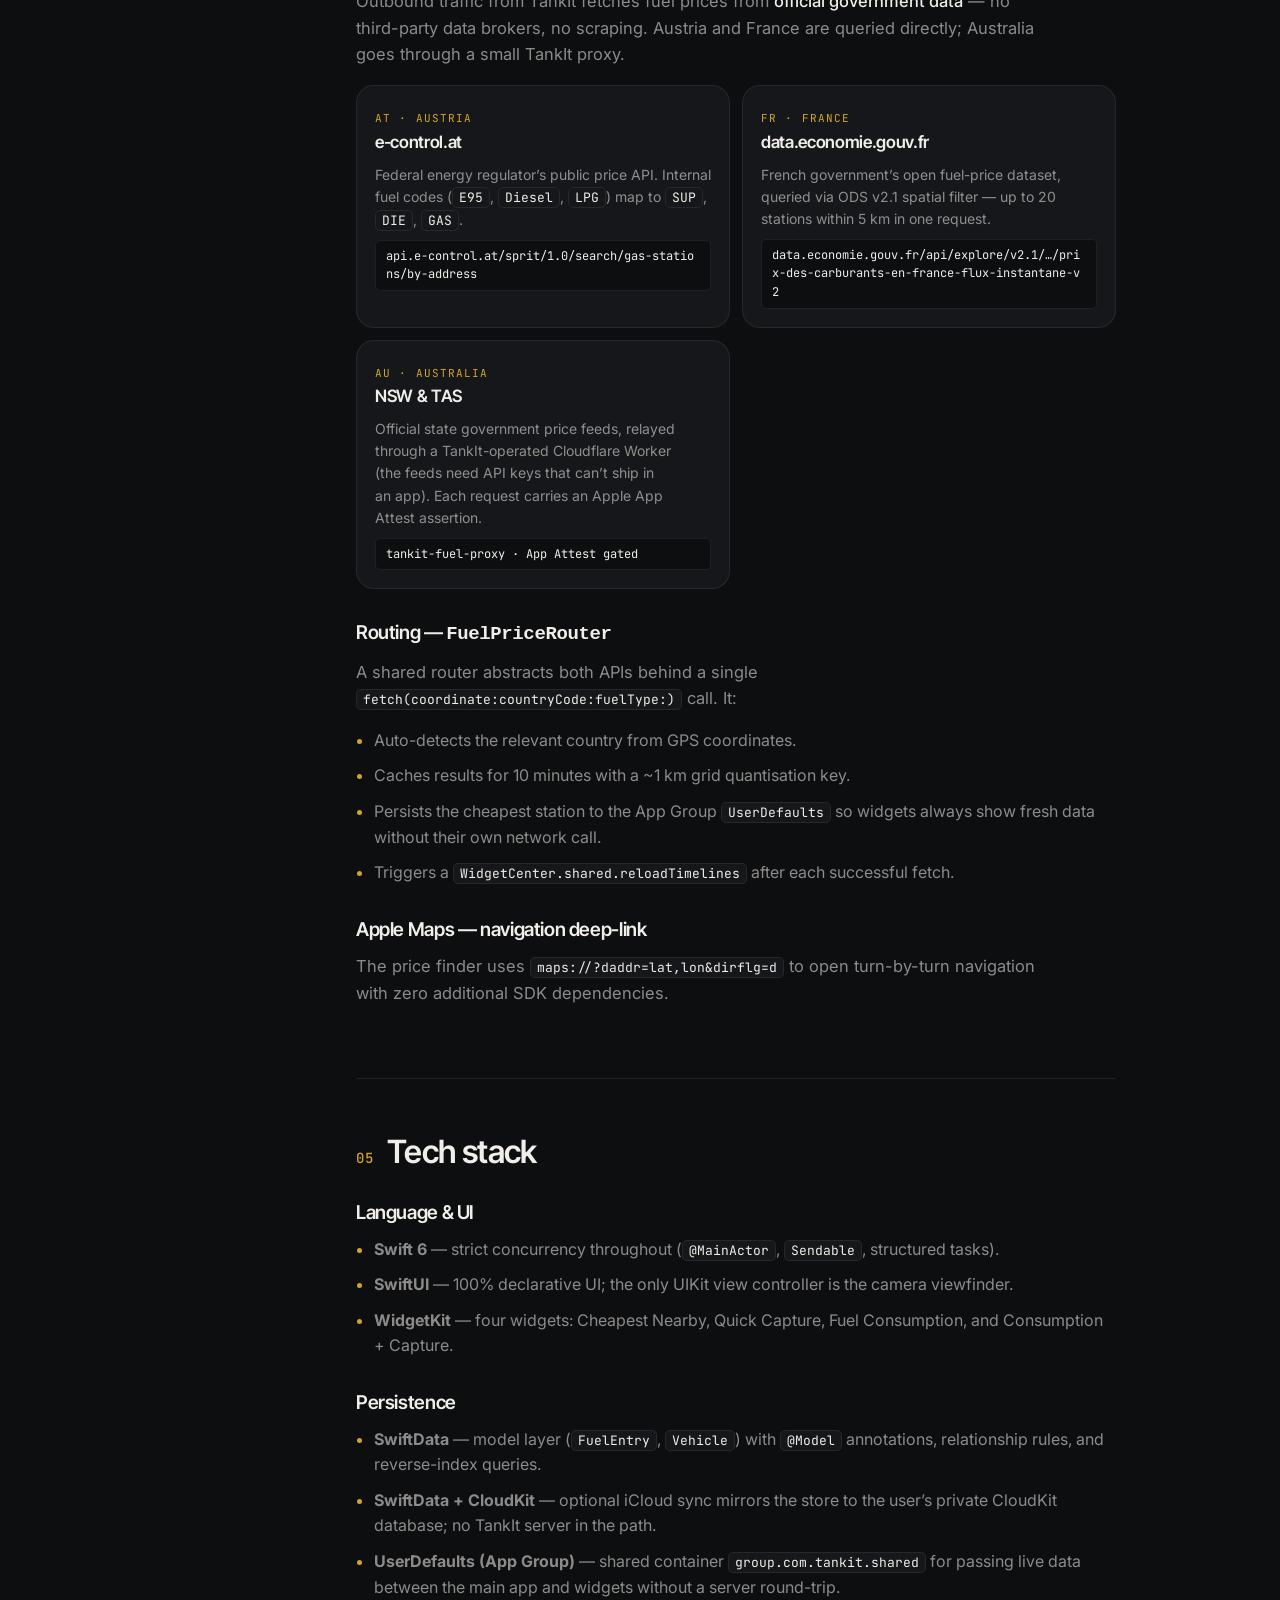
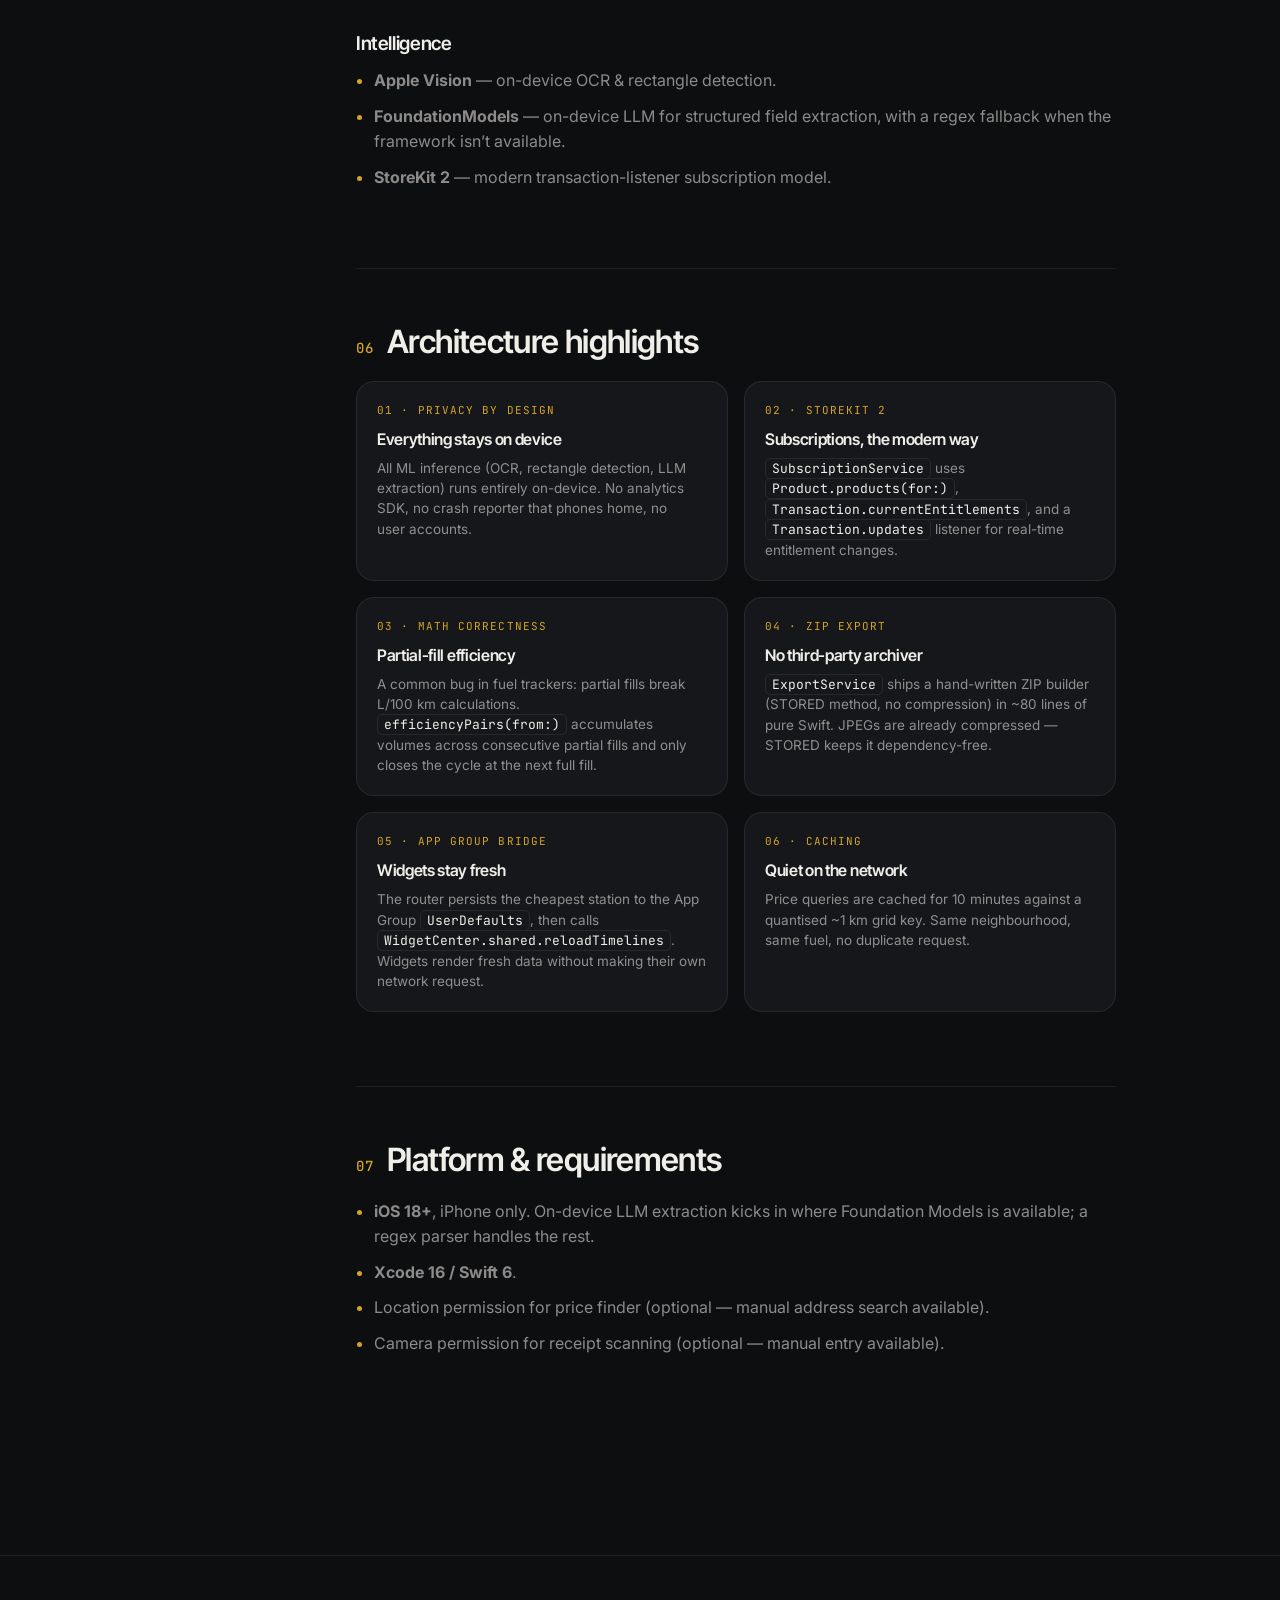
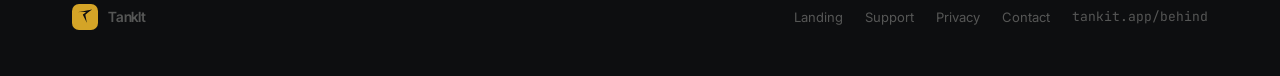
==== commit 17daf029: "Go live: replace "coming soon" CTAs with App Store download link App went live on the App Store, so " ====
--- a/behind.html
+++ b/behind.html
@@ -190,7 +190,7 @@
       <a href="#privacy">Privacy</a>
       <a href="#intelligence">On-device AI</a>
       <a href="#apis">APIs</a>
-      <a class="nav-cta" href="index.html#download">Coming soon</a>
+      <a class="nav-cta" href="https://apps.apple.com/app/tankit-fuel-receipts/id6776362535">Download</a>
     </nav>
   </div>
 </header>
